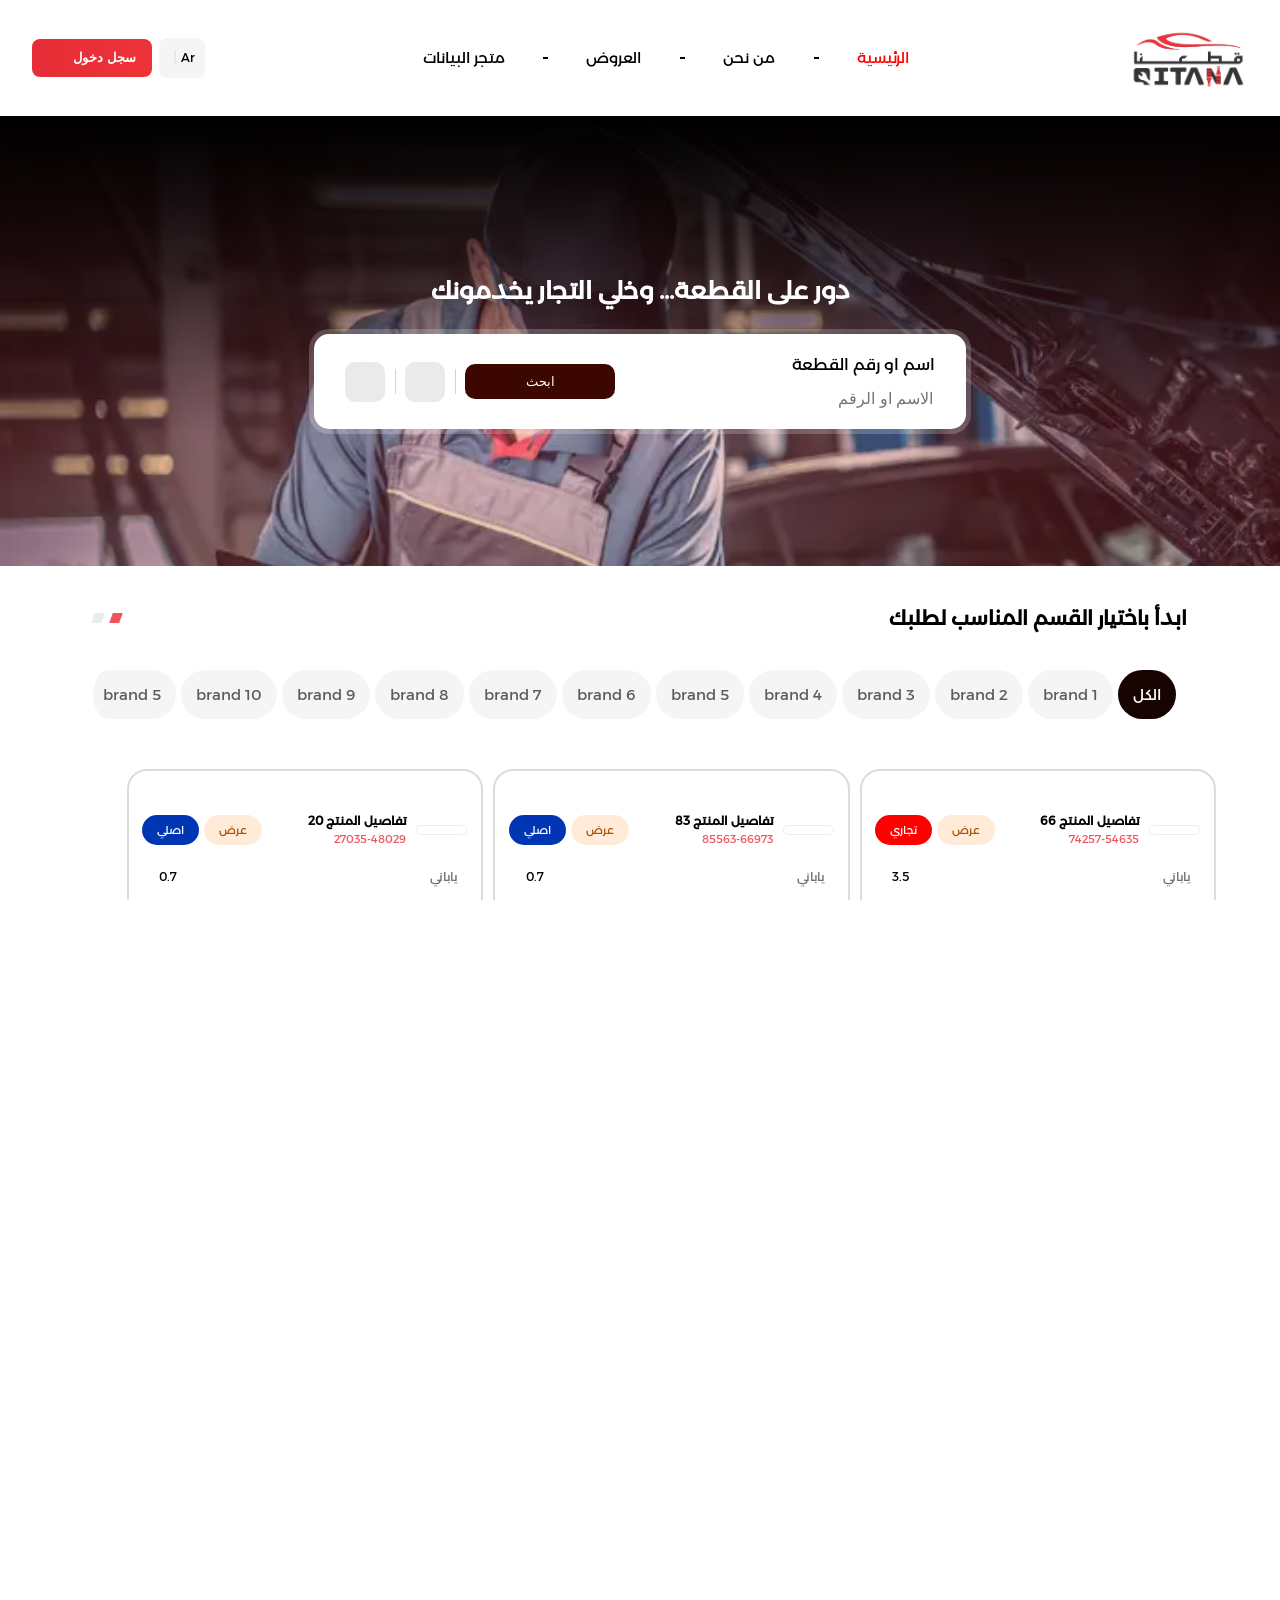
==== index.html @ f0be22da ".." ====
<!DOCTYPE html>
<html lang="en">
  <head>
    <meta charset="UTF-8" />
    <meta name="viewport" content="width=device-width, initial-scale=1.0" />
    <link rel="stylesheet" href="assets/css/common.css" />
    <link rel="stylesheet" href="assets/css/responsive.css" />
    <title>قطعنا</title>
    <link
      rel="stylesheet"
      href="https://cdn.jsdelivr.net/npm/bootstrap-icons@1.11.3/font/bootstrap-icons.css"
    />
    <link
      rel="stylesheet"
      href="https://cdnjs.cloudflare.com/ajax/libs/font-awesome/7.0.1/css/all.min.css"
    />
  </head>
  <body>
    <section id="home">
      <!-------- Nav Section ----->
      <div id="nav-container">
        <div id="account-summary">
          <div class="login-lang-container hover" id="login-lang-container">
            <span>Ar</span>
            <hr />
            <i class="fa-solid fa-angle-down hover"></i>
          </div>
          <div class="cart-container">
            <i class="fa-solid fa-cart-shopping"></i><span>1</span>
          </div>
          <img src="./assets//images/users/admin.png" alt="userImg" />
        </div>
        <img
          src="../../assets/images/logo/logo.webp"
          alt="logoImg"
          id="logo-index"
        />
        <div class="tablet-nav-el">
          <ul>
            <li class="hover">الرئيسية</li>
            <hr />
            <li class="hover">من نحن</li>
            <hr />
            <li class="hover">العروض</li>
            <hr />
            <li class="hover">متجر البيانات</li>
          </ul>
        </div>

        <img
          src="../../assets/images/logo/logo.webp"
          alt="logoImg"
          id="tablet-login-img-view"
        />

        <div id="mobile-nav-icon">
          <div class="lang-container hover" id="tablet-lang-container">
            <span>Ar</span>
            <hr />
            <i class="fa-solid fa-angle-down hover"></i>
          </div>
          <div class="account-action-btn hover" id="login-btn">
            <button>سجل دخول</button>
            <i class="fa-solid fa-caret-left"></i>
          </div>
          <div class="nav-icon hover">
            <div><span></span><span></span></div>
          </div>
        </div>
      </div>
      <div id="nav-mob-container">
        <div class="mob-close-nav-container">
          <div class="mob-lang-container hover">
            <span>Ar</span>
            <hr />
            <i class="fa-solid fa-angle-down hover"></i>
          </div>
          <i class="fa-solid fa-xmark hover"></i>
        </div>
        <hr />
        <ul>
          <h3>الصفحات</h3>
          <li>
            <span>الرئيسية</span>
            <hr />
          </li>
          <hr />
          <li>
            <span>من نحن</span>
            <hr />
          </li>
          <hr />
          <li class="need-log">
            <span>العروض</span>
            <hr />
          </li>
          <hr />
        </ul>
        <ul>
          <h3>الصفحات</h3>
          <li class="need-log">
            <span>ملفي الشخصي</span><i class="fa-regular fa-user"></i>
          </li>
          <hr />
          <li class="need-log">
            <span>إدراج منتج</span><i class="fa-solid fa-plus"></i>
          </li>
          <hr />
          <li class="need-log">
            <span>إدراج عرض</span><i class="fa-solid fa-folder-plus"></i>
          </li>
          <hr />
        </ul>
      </div>
      <div id="pop-up-container">
        <div id="pop-log-notification">
          <div><i id="pop-close" class="fa-solid fa-xmark hover"></i></div>
          <div>
            <h3>يرجى تسجيل الدخول للمتابعة</h3>
            <p>
              قم بتسجيل الدخول أو إنشاء حساب جديد للاستفادة الكاملة من خدمات
              المنصة.
            </p>
          </div>
          <div>
            <button id="pop-create-account">
              <i class="fa-solid fa-user"></i> <span>إنشاء حساب</span>
            </button>
            <button id="pop-login">
              <i class="fa-solid fa-person-circle-plus"></i
              ><span>تسجيل الدخول</span>
            </button>
          </div>
        </div>
      </div>
      <!---Hero Section-->
      <section id="hero-section">
        <div class="hero-img-holder">
          <div class="hero-img-effect"></div>
        </div>
        <div class="search-form-container">
          <h3>دور على القطعة... وخلي التجار يخدمونك</h3>
          <div id="search-form">
            <div class="search-form-input">
              <label>نوع البراند</label>
              <div class="select-container">
                <div class="input-value hover">
                  <input
                    type="text"
                    name="brand"
                    id="brand"
                    aria-label="brand"
                    placeholder="حدد البراند"
                    readonly
                  />
                  <i class="fa-solid fa-chevron-down form-icon-action"></i>
                </div>

                <ul>
                  <li>test 1</li>
                  <li>test 2</li>
                  <li>test 3</li>
                  <li>test 3</li>
                  <li>test 4</li>
                  <li>test 5</li>
                </ul>
              </div>
            </div>
            <div class="search-form-input">
              <label>الفئه</label>
              <div class="select-container">
                <div class="input-value hover">
                  <input
                    type="text"
                    name="brand"
                    id="brand"
                    aria-label="brand"
                    placeholder="حدد الفئه"
                    readonly
                  />
                  <i class="fa-solid fa-chevron-down form-icon-action"></i>
                </div>

                <ul>
                  <li>test 1</li>
                  <li>test 2</li>
                  <li>test 3</li>
                  <li>test 3</li>
                </ul>
              </div>
            </div>
            <div class="search-form-input">
              <label>اسم او رقم القطعة</label>
              <div class="select-container">
                <div class="input-value hover">
                  <input
                    type="text"
                    name="brand"
                    id="brand"
                    aria-label="brand"
                    placeholder="اسم او رقم القطعة"
                  />
                </div>
              </div>
            </div>
            <div class="search-form-action">
              <button>ابحث</button>
              <hr />
              <div><i class="fa-regular fa-camera"></i></div>
            </div>
          </div>
          <div class="tablet-search-form">
            <div>
              <label>اسم او رقم القطعة</label>
              <input
                type="text"
                name="brand-or-name"
                id="brand-or-name"
                aria-label="brand-or-name"
                placeholder="الاسم او الرقم"
              />
            </div>
            <div>
              <button>ابحث</button>
              <hr />
              <div><i class="fa-regular fa-camera"></i></div>
              <hr />
              <div><i class="fa-solid fa-filter"></i></div>
            </div>
          </div>
        </div>
      </section>
      <!--- Services Section ----->
      <section id="services-section">
        <div class="services-intro">
          <h3>ابدأ باختيار القسم المناسب لطلبك</h3>
          <div class="services-pagination-holder">
            <span class="hover"><i class="fa-solid fa-chevron-right"></i></span>
            <span class="hover"><i class="fa-solid fa-chevron-left"></i></span>
          </div>
        </div>
        <div class="services-brand-container">
          <ul>
            <li>الكل</li>
            <li>brand 1</li>
            <li>brand 2</li>
            <li>brand 3</li>
            <li>brand 4</li>
            <li>brand 5</li>
            <li>brand 6</li>
            <li>brand 7</li>
            <li>brand 8</li>
            <li>brand 9</li>
            <li>brand 10</li>
            <li>brand 5</li>
            <li>brand 6</li>
            <li>brand 7</li>
            <li>brand 8</li>
            <li>brand 9</li>
            <li>brand 10</li>
          </ul>
        </div>
        <div class="service-category-container">
          <ul>
            <li>أصلي</li>
            <li>تجاري</li>
          </ul>
        </div>
        <div class="service-factory-container">
          <ul>
            <li>اليابان</li>
            <li>ألمانيا</li>
            <li>اليابان</li>
            <li>ألمانيا</li>
            <li>اليابان</li>
            <li>ألمانيا</li>
            <li>اليابان</li>
            <li>ألمانيا</li>
          </ul>
        </div>

        <div id="services-items-container"></div>

        <div id="pagination-section">
          <ul class="pagination-container">
            <i class="fa-solid fa-chevron-left"></i>
            <li class="hover active-page">1</li>
            <li class="hover">2</li>
            <li class="hover">3</li>
            <li class="hover">...</li>
            <li class="hover">4</li>
            <i class="fa-solid fa-chevron-right hover"></i>
          </ul>
        </div>
      </section>
      <!-- Why Choose Us Section ---->
      <section id="why-choose-us">
        <h2>
          <svg
            width="216"
            height="42"
            viewBox="0 0 216 42"
            fill="none"
            xmlns="http://www.w3.org/2000/svg"
          >
            <path
              d="M0.5 27C4.12054 27 144.675 19 214.5 15"
              stroke="#FFE3DF"
              stroke-width="30"
            />
          </svg>
          لماذا تختار قطعنا؟
        </h2>
        <div class="block-container">
          <div>
            <img src="/assets/images/WhyChoosingUs/F1.svg" alt="F1" />
            <h3>منتجات أصلية</h3>
          </div>
          <div>
            <img src="/assets/images/WhyChoosingUs/F2.svg" alt="F2" />
            <h3>أسعار تنافسية</h3>
          </div>
          <div>
            <img src="/assets/images/WhyChoosingUs/F3.svg" alt="F3" />
            <h3>دعم فني مباشر</h3>
          </div>
          <div>
            <img src="/assets/images/WhyChoosingUs/F4.svg" alt="F4" />
            <h3>فحص وتقييم المنتجات</h3>
          </div>
        </div>
      </section>
      <!---What We Offer Section---->
      <section id="what-we-offer">
        <div>
          <img src="/assets/images/WhatWeOffer/mask2.svg" alt="mask2" />
          <div>
            <h3>طلب أسرع. توصيل أذكى</h3>
            <p>
              ابحث عن القطعة المناسبة خلال ثوانٍ، واطلبها بكل سهولة، مع خيارات
              شحن مرنة ومتابعة مباشرة.
            </p>
            <button>
              <span>استكشف الان</span>
              <i class="fa-solid fa-caret-left"></i>
            </button>
          </div>
        </div>

        <div>
          <img src="/assets/images/WhatWeOffer/mask1.svg" alt="mask1" />
          <div>
            <h3>طلب أسرع. توصيل أذكى</h3>
            <p>
              ابحث عن القطعة المناسبة خلال ثوانٍ، واطلبها بكل سهولة، مع خيارات
              شحن مرنة ومتابعة مباشرة.
            </p>
            <button>
              <span>استكشف الان</span>
              <i class="fa-solid fa-caret-left"></i>
            </button>
          </div>
        </div>
      </section>
      <!----- Spare Parts Section ------>
      <section id="spare-parts">
        <div class="links">
          <h3>قطع تحتاجها</h3>
          <a href="#">تصفح كل الاقسام</a>
        </div>
        <div class="spare-parts-departments">
          <div class="spare-product-container">
            <div>
              <img src="/assets/images/SpareParts/img1.svg" alt="img1" />
            </div>
            <div>
              <h3>عنوان القسم</h3>
              <span>200 قطعة</span>
            </div>
          </div>
          <div class="spare-product-container">
            <div>
              <img src="/assets/images/SpareParts/img2.svg" alt="img2" />
            </div>
            <div>
              <h3>عنوان القسم</h3>
              <span>200 قطعة</span>
            </div>
          </div>
          <div class="spare-product-container">
            <div>
              <img src="/assets/images/SpareParts/img3.svg" alt="img3" />
            </div>
            <div>
              <h3>عنوان القسم</h3>
              <span>200 قطعة</span>
            </div>
          </div>
          <div class="spare-product-container">
            <div>
              <img src="/assets/images/SpareParts/img4.svg" alt="img4" />
            </div>
            <div>
              <h3>عنوان القسم</h3>
              <span>200 قطعة</span>
            </div>
          </div>
          <div class="spare-product-container">
            <div>
              <img src="/assets/images/SpareParts/img5.svg" alt="img5" />
            </div>
            <div>
              <h3>عنوان القسم</h3>
              <span>200 قطعة</span>
            </div>
          </div>
          <div class="spare-product-container">
            <div>
              <img src="/assets/images/SpareParts/img6.svg" alt="img6" />
            </div>
            <div>
              <h3>عنوان القسم</h3>
              <span>200 قطعة</span>
            </div>
          </div>
        </div>
      </section>
      <!---Browsing Section----->
      <section id="browsing-section">
        <div>
          <img src="/assets/images/browsing/b1.svg" alt="b1" />
          <div class="browsing-shadow-effect"></div>
        </div>

        <div>
          <h3>كل قطعة تحتاجها... تلقاها عندنا</h3>
          <p>
            منصة "قطعنا" تجمع لك آلاف قطع الغيار الأصلية والتجارية من موردين
            موثوقين، بأسعار منافسة، وخدمة طلب ذكية.
          </p>
          <h4>
            <p>ابدأ التصفح</p>
            <span class="browsing-effect"></span>
          </h4>
        </div>
      </section>
      <!--- Footer Section ---->
      <section id="footer-section">
        <div class="subscribe-container">
          <div class="subscribe">
            <h3>الاشتراك في النشرة البريدية:</h3>
            <p>ابقَ على اطلاع بالعروض والأخبار والفعاليات الخاصة.</p>
          </div>
          <div class="footer-input">
            <input
              type="email"
              name="email"
              id="email"
              placeholder="أدخل بريدك الإلكتروني"
              aria-label="email"
            />
            <i class="fa-solid fa-angle-left"></i>
          </div>
        </div>
        <div class="browsing-main-container">
          <div class="socials-loc-support">
            <img src="/assets/images/logo/logo.webp" alt="logoImg" />
            <div class="support">
              <p>+966 55 123 4567</p>
              <span>الدعم متاح على مدار الساعة</span>
            </div>
            <div class="loc">
              <p><span>📍</span>الرياض، طريق الملك فهد</p>
              <span>الرياض، طريق الملك فهد</span>
            </div>
            <ul class="social">
              <li><i class="bi bi-facebook"></i></li>
              <li><i class="bi bi-twitter-x"></i></li>
              <li><i class="bi bi-linkedin"></i></li>
              <li><i class="bi bi-instagram"></i></li>
            </ul>
          </div>
          <div>
            <div>
              <h3>الموارد</h3>
              <ul>
                <li>من نحن</li>
                <li>المتجر</li>
                <li>السلة</li>
                <li>العلامات التجارية</li>
              </ul>
            </div>
            <div>
              <h3>معلومات المتجر</h3>
              <ul>
                <li>الأكثر مبيعًا</li>
                <li>المنتجات الأعلى طلبًا</li>
                <li>أحدث الإضافات</li>
                <li>عروض مؤقتة</li>
                <li>قطع بأسعار مخفضة</li>
              </ul>
            </div>
            <div>
              <h3>الدعم</h3>
              <ul>
                <li>التقييمات</li>
                <li>تواصل معنا</li>
                <li>الدعم الفني</li>
              </ul>
            </div>
          </div>
        </div>
      </section>
    </section>

    <script src="./assets/js/common.js"></script>
    <script src="./assets/js/index.js"></script>
  </body>
</html>
---- assets/css/common.css ----
@font-face {
  font-family: "Montserrat Arabic Regualr";
  src: url("../fonts/Montserrat-Arabic\ Regular.ttf") format("truetype");
}

@font-face {
  font-family: "Montserrat Arabic Semi";
  src: url("../fonts/Montserrat-Arabic\ SemiBold.ttf") format("truetype");
}
:root {
  --text-title-weight: 600;
  --text-content-weight: lighter !important;

  --form-login-action-size: 12px;
  --form-reg-action-size: 12px;

  --font-regular: "Montserrat Arabic Regualr";
  --font-semibold: "Montserrat Arabic Semi";

  --text-content-line-height: 170%;

  --link-effect-text-size: 12px;

  --form-label-color: #000000;
  --form-input-bg-color: #f5f5f5;
  --form-btn-bg-color: #ee3338;
  --form-btn-text-color: #ffffff;
  --form-inp-color: #f5f5f5;
  --form-hr-color: #d1d1d1;
  --link-effect-border-color: rgb(226, 226, 226);
  --link-effect-bg-color: rgba(245, 245, 245, 0.9);
  --svg-mob-color: #306dfe;
  --PIN-box-color: #eaf0ff;
  --error-color: #b10d30;
  --submit-btn-color: #cecece;
  --submit-btn-text-color: #141414;
  --language-color: #ebebeb;
  --text-title-color: #141414;
  --text-content-color: #8c8c8c;
  --web-bg-color: white;
  --error-bg-color: rgba(177, 13, 48, 0.1);
}

html,
body {
  height: 100%;
  flex-direction: column;
  direction: rtl;
  overflow-x: hidden;
  margin: 0;
  padding: 0;
  box-sizing: border-box;
}

html {
  font-family: var(--font-regular);
}

body {
  display: flex;
}

input:focus {
  outline: none;
}

.hover {
  cursor: pointer;
}
---- assets/css/responsive.css ----
/* Base: Mobile first (320px) */

@media (min-width: 320px) {
  :root {
    --text-title-size: 18px;
    --text-content-size: 9.7px;
    --form-label-size: 10px;
    --form-input-size: 12px;
  }

  .shared-section img {
    width: 85px;
    height: 45px;
  }

  .register-main-container,
  .login-main-container {
    width: 100%;
    height: 100%;
    display: flex;
    flex-direction: column;
    justify-content: center;
    align-items: center;
  }

  #verfication .form-pin-input .pin-input {
    width: 32px;
    height: 50px;
  }

  .login-main-container .d-background,
  .register-main-container .d-background {
    display: none;
  }

  #bg-rest-reg-bg {
    display: none;
  }

  /*------------ Nav Styles ------------*/
  #home {
    -webkit-overflow-scrolling: touch; /* smooth scrolling on iOS */
    scrollbar-width: none; /* Firefox: hide scrollbar */
    -ms-overflow-style: none; /* IE/Edge: hide scrollbar */
    position: relative;
    display: flex;
    flex-direction: column;
    justify-content: flex-start;
    align-items: center;
    min-height: 100dvh;
  }

  #nav-container {
    width: 95%;
    padding: 4% 3%;
    display: flex;
    justify-content: space-between;
    align-items: center;
  }

  #nav-container > div {
    gap: 7px;
    width: 50%;
    display: flex;
    justify-content: space-between;
    align-items: center;
  }

  #nav-container > div > .account-action-btn {
    background: linear-gradient(to left, #ee3338, #e62c36);
    padding: 5px 10px;
    height: 28px;
    border-radius: 8px;
    color: white;
    display: flex;
    justify-content: center;
    align-items: center;
  }

  #nav-container > div > .lang-container {
    display: none;
  }

  #nav-container > div > .account-action-btn button {
    border: none;
    height: 100%;
    color: white;
    background-color: transparent;
    font-weight: 700;
  }

  #nav-container > div > .nav-icon {
    direction: ltr;
    display: flex;
    flex-direction: column;
    justify-content: center;
    align-items: center;
    padding: 5px;
    width: 30px;
    height: 30px;
    border-radius: 8px;
    background-color: #ebebeb;
  }

  #nav-container > div > .nav-icon > div {
    display: flex;
    flex-direction: column;
    justify-content: center;
    align-items: flex-start;
    gap: 8px;
    width: 20px;
    height: 20px;
  }

  #nav-container > div > .nav-icon > div span {
    height: 1.5px;
    width: 100%;
    border: none;
    border-radius: 10px;
    background-color: black;
  }

  #nav-container > div > .nav-icon > div span:last-child {
    width: 60%;
  }

  #nav-container img {
    width: 30%;
  }

  #home .tablet-nav-el {
    display: none;
  }

  /*-------- Mobile Nav Styles --------*/
  #nav-mob-container {
    padding: 4% 20px;
    height: 100%;
    width: 220px;
    position: fixed;
    display: flex;
    flex-direction: column;
    justify-content: flex-start;
    align-items: flex-start;
    top: 0;
    right: 0;
    box-shadow: 0 0 2px 0px red;
    background-color: white;
    transform: translateX(100%); /* hidden off-screen */
    transition: transform 0.3s ease;
  }

  .mob-close-nav-container {
    padding: 4.5% 0 0 10px;
    align-self: flex-end;
    width: 100px;
    display: flex;
    justify-content: space-between;
    align-items: center;
  }

  .mob-close-nav-container .fa-xmark {
    color: red;
  }

  .mob-lang-container {
    padding: 3px 10px;
    font-size: 12px;
    width: 45px;
    height: 30px;
    border-radius: 5px;
    background-color: #ededed;
    display: flex;
    flex-direction: row;
    justify-content: space-evenly;
    align-items: center;
  }

  .mob-lang-container hr {
    width: 1px;
    height: 60%;
    border: none;
    border-radius: 15px;
    background-color: #dadada;
  }

  #nav-mob-container > hr {
    margin: 20px 0;
    width: 100%;
    height: 1px;
    border: none;
    border-radius: 15px;
    background-color: rgb(233, 233, 233);
  }

  #nav-mob-container ul {
    width: 100%;
    margin: 0;
    padding: 0;
    display: flex;
    flex-direction: column;
    gap: 8px;
    list-style: none;
  }

  #nav-mob-container ul h3 {
    color: rgb(214, 214, 214);
    font-size: 15px;
  }

  #nav-mob-container ul hr {
    width: 100%;
    height: 1px;
    border: none;
    border-radius: 10px;
    background-color: rgb(233, 233, 233);
  }

  #nav-mob-container ul > li {
    font-size: 14px;
    width: fit-content;
    display: flex;
    flex-direction: row-reverse;
    justify-content: flex-start;
    align-items: center;
    color: black;
    cursor: pointer;
    transition: color 0.3s ease;
  }

  #nav-mob-container ul li hr {
    width: 5px;
    height: 1px;
    border: none;
    background-color: transparent;
    margin-left: 5px;
    transition: background-color 0.3s ease;
  }

  #nav-mob-container ul li.active {
    color: red;
  }

  #nav-mob-container ul li.active hr {
    background-color: red;
  }

  #nav-mob-container ul li i {
    margin-left: 5px;
  }

  /*---------- Pop-Up Login Notifcation ----------*/
  #pop-up-container {
    position: fixed;
    width: 100%;
    height: 100%;
    display: flex;
    flex-direction: column;
    justify-content: center;
    align-items: center;
    background-color: rgba(0, 0, 0, 0.3);
    pointer-events: none;
    opacity: 0;
    transition: opacity 0.3s ease;
    z-index: 15;
  }

  #pop-log-notification {
    position: relative;
    border-radius: 10px;
    background-color: white;
    padding: 40px 5%;
    display: flex;
    flex-direction: column;
    justify-content: center;
    align-items: center;
    width: 260px;
    opacity: 0;
    transform: scale(0);
    transition: transform 0.3s ease, opacity 0.3s ease;
  }

  /* Active states */
  #pop-up-container.active {
    pointer-events: all;
    opacity: 1;
  }

  #pop-log-notification.active {
    opacity: 1;
    transform: scale(1);
  }

  #pop-log-notification > div:first-child {
    position: absolute;
    top: 10px;
    left: 10px;
    background-color: #f5f5f5;
    border-radius: 5px;
    padding: 5px;
  }

  #pop-log-notification > div:nth-child(2),
  #pop-log-notification > div:last-child {
    display: flex;
  }

  #pop-log-notification > div:last-child {
    width: 90%;
    justify-content: space-evenly;
  }

  #pop-log-notification > div:last-child button {
    font-size: 12px;
    padding: 10px;
    display: flex;
    justify-content: space-evenly;
    align-items: center;
    border: none;
    border-radius: 8px;
    color: white;
  }

  #pop-log-notification > div:last-child button:first-child {
    background-color: #f5f5f5;
    color: black;
  }

  #pop-log-notification > div:last-child button:last-child {
    background-color: red;
  }

  #pop-log-notification > div:last-child button i {
    margin-left: 5px;
  }

  #pop-log-notification > div:nth-child(2) {
    flex-direction: column;
    justify-content: center;
    align-items: center;
    gap: 10px;
    margin: 15px 0 20px 0;
  }

  #pop-log-notification > div:nth-child(2) p,
  #pop-log-notification > div:nth-child(2) h3 {
    margin: 0;
  }

  #pop-log-notification > div:nth-child(2) p {
    font-size: 10px;
    text-align: center;
  }

  #pop-log-notification > div:nth-child(2) h3 {
    font-size: 12px;
  }
  /*------------- Account Summary Styles --------*/
  #home #account-summary {
    width: 70px;
    display: flex;
    justify-content: space-between;
    align-items: center;
  }
  #home #account-summary .cart-container {
    position: relative;
    display: flex;
    justify-content: center;
    align-items: center;
  }
  #home #account-summary .cart-container i {
    width: 100%;
    height: 100%;
    font-size: 18px;
  }
  #home #account-summary .cart-container span {
    position: absolute;
    width: 15px;
    height: 15px;
    display: flex;
    justify-content: center;
    align-items: center;
    top: -80%;
    right: -50%;
    background-color: red;
    border-radius: 50%;
    padding: 3%;
    color: white;
    font-size: 10px;
  }
  #home #account-summary img {
    width: 60%;
    border-radius: 50%;
    margin-right: 5px;
    box-shadow: 0px 0px 5px 1px rgb(224, 224, 224);
  }

  #home #account-summary #login-lang-container {
    display: none;
  }

  #home #tablet-login-img-view {
    display: none;
  }
  /*-------- Hero Section Styles -------*/
  #hero-section {
    width: 100%;
    position: relative;
    display: flex;
    flex-direction: column;
    justify-content: center;
    align-items: center;
    height: 350px;
  }
  #hero-section .hero-img-holder {
    position: absolute;
    display: flex;
    justify-content: center;
    align-items: center;
    top: 0;
    left: 0;
    width: 100%;
    height: 100%;
    background-image: url("../images/hero/heroBG.png");
    background-size: cover;
    background-position: top;
  }
  #hero-section .hero-img-holder .hero-img-effect {
    position: absolute;
    bottom: 0;
    left: 0;
    width: 100%;
    height: 100%;
    background: linear-gradient(
        to top,
        rgba(227, 46, 47, 0.25) 30%,
        rgba(0, 0, 0, 1)
      ),
      url("your-image.jpg");
    z-index: 0;
  }
  #hero-section .search-form-container {
    display: flex;
    transform: translateY(100px);
    flex-direction: column;
    justify-content: center;
    align-items: center;
    width: 80%;
    gap: 5px;
    z-index: 2;
  }
  #hero-section .search-form-container h3 {
    text-align: center;
    color: white;
    font-size: 24px;
  }
  #hero-section #search-form {
    width: 100%;
    display: flex;
    flex-direction: column;
    justify-content: flex-start;
    align-items: center;
    padding: 5%;
    background-color: white;
    border-radius: 10px;
    box-shadow: 0px 0px 0px 5px rgba(255, 255, 255, 0.2);
  }
  #hero-section .select-container {
    width: 100%;
    position: relative;
  }
  #hero-section #search-form {
    display: flex;
    flex-direction: column;
    justify-content: center;
    align-items: center;
    gap: 20px;
  }
  #hero-section .search-form-input {
    position: relative;
    width: 100%;
    display: flex;
    flex-direction: column;
    gap: 5px;
  }

  #hero-section .search-form-input ul {
    position: absolute;
    max-height: 92px;
    display: flex;
    flex-direction: column;
    overflow-y: scroll;
    justify-content: flex-start;
    align-items: center;
    top: 50%;
    width: 100%;
    padding: 0;
    list-style: none;
    background-color: rgb(252, 252, 252);
    z-index: 5;
  }
  #hero-section .search-form-input ul li {
    padding: 3% 0;
    text-align: center;
    width: 100%;
    font-size: 12px;
    border-bottom: 1px solid rgb(221, 221, 221);
    transition: all 0.3s ease-in-out;
  }
  #hero-section .search-form-input ul li:hover {
    background-color: red;
    color: white;
  }
  #hero-section .search-form-input label {
    font-size: 12px;
    margin: 0 0 7px 0;
  }
  #hero-section .input-value {
    padding: 2% 5%;
    width: 90%;
    display: flex;
    gap: 10px;
    align-items: center;
    justify-content: center;
    box-shadow: 0 0.5px 0px 0px rgb(222, 222, 222);
  }
  #hero-section .input-value input {
    font-size: 16px;
    border: none;
    width: 100%;
    height: 100%;
  }
  #hero-section .search-form-action {
    width: 100%;
    gap: 10px;
    display: flex;
    justify-content: space-between;
  }
  #hero-section .search-form-action button {
    width: 80%;
    font-size: 12px;
    border: none;
    border-radius: 10px;
    padding: 4% 2%;
    color: white;
    font-weight: bold;
    background-color: rgba(60, 7, 0, 1);
  }
  #hero-section .search-form-action i {
    font-size: 25px;
    align-self: center;
    color: grey;
  }
  #hero-section .search-form-action > div {
    background-color: rgba(245, 245, 245, 1);
    padding: 2%;
    border-radius: 10px;
  }

  #hero-section .search-form-action hr {
    height: 79%;
    align-self: center;
    background-color: rgba(210, 210, 210, 1);
    width: 2px;
    border: none;
  }
  #hero-section .tablet-search-form {
    display: none;
  }
  /*-------- Services Section Styles -------*/
  #services-section {
    width: 100%;
    margin-top: 150px;
    display: flex;
    flex-direction: column;
    justify-content: center;
    align-items: center;
  }
  #services-section .services-intro {
    width: 80%;
    display: flex;
    justify-content: space-between;
    align-items: center;
  }
  #services-section .services-intro h3 {
    font-size: 16px;
    width: 70%;
  }
  #services-section .services-pagination-holder {
    display: flex;
    gap: 8px;
    align-items: center;
    justify-content: space-between;
  }
  #services-section .services-pagination-holder span:first-child {
    background-color: rgba(239, 85, 93, 1);

    color: white;
  }
  #services-section .services-pagination-holder span:last-child {
    background-color: rgba(235, 235, 235, 1);
    color: rgba(239, 85, 93, 1);
  }
  #services-section .services-pagination-holder span {
    transform: skewX(-20deg);
    padding: 5%;
  }
  #services-section .services-pagination-holder span i {
    font-size: 16px;
  }
  /* container handles scrolling */

  #services-section .services-brand-container,
  #services-section .service-category-container,
  #services-section .service-factory-container {
    width: 95%;
    border-radius: 50px;
    overflow-x: auto;
    overflow-y: hidden;
    -webkit-overflow-scrolling: touch;
    scroll-behavior: smooth;
    display: flex;
    justify-content: flex-start; /* keep content starting from left so overflow works */
    align-items: center; /* vertical centering if you need it */
    padding: 0;
    scrollbar-width: none; /* Firefox */
    -ms-overflow-style: none; /* IE/Edge */
  }
  #services-section .services-brand-container {
    margin: 10px 0 0 0;
  }
  #services-section .service-factory-container {
    margin-bottom: 10px;
  }

  /* hide webkit scrollbars */
  #services-section .services-brand-container::-webkit-scrollbar {
    height: 0;
    width: 0;
    background: transparent;
  }

  /* ul grows to fit items (so container scrolls) */
  #services-section .services-brand-container ul,
  #services-section .service-category-container ul,
  #services-section .service-factory-container ul {
    display: flex;
    gap: 5px;
    flex-wrap: nowrap;
    list-style: none;
    margin: 0;
    padding: 5px 10px; /* vertical padding only (avoid left/right that affects centering) */
    border-radius: 50px;
    min-width: max-content; /* <-- IMPORTANT: let ul be as wide as its content */
  }

  /* list items */
  #services-section .services-brand-container ul li,
  #services-section .service-category-container ul li,
  #services-section .service-factory-container ul li {
    flex: 0 0 auto;
    white-space: nowrap;
    background-color: rgba(245, 245, 245, 1);
    border-radius: 50px;
    padding: 15px;
    font-size: 11px;
    color: rgb(93, 93, 93);
    transition: background-color 0.3s ease, color 0.3s ease;
    cursor: pointer;
  }
  .service-category-container,
  .service-factory-container {
    max-height: 0;
    opacity: 0;
    transform: scale(0.95);
    overflow: hidden;
    transition: all 0.3s ease;
    pointer-events: none; /* prevent clicks when hidden */
  }

  .service-category-container.show,
  .service-factory-container.show {
    max-height: 100px; /* or something big enough to fit */
    opacity: 1;
    transform: scale(1);
    pointer-events: auto;
  }

  /* active */
  #services-section .services-brand-container ul li.active,
  #services-section .service-category-container ul li.active,
  #services-section .service-factory-container ul li.active {
    background-color: rgba(23, 3, 0, 1);
    color: #fff;
  }
  /*----------- Product Styles----------*/
  #services-items-container {
    margin-top: 30px;
    display: flex;
    flex-direction: column; /* allow stacking multiple products */
    align-items: center;
    gap: 15px;
  }

  #services-items-container .product {
    padding: 5%;
    border-radius: 20px;
    border: 2px solid rgba(220, 220, 220, 1);
    width: 80%;
    display: flex;
    gap: 10px;
    flex-direction: column;
    justify-content: center;
    transition: transform 0.3s ease;
  }

  #services-items-container .product-details {
    display: flex;
    justify-content: flex-start;
    align-items: center;
    width: 100%;
    gap: 10px;
  }

  #services-items-container .product-details h4 {
    margin: 0;
    font-size: 12px;
  }

  #services-items-container .product-details span {
    font-size: 11px;
    color: rgba(239, 85, 93, 1);
  }

  #services-items-container .product-details img {
    width: 20%;
    height: 20%;
    border: 1px solid rgb(237, 237, 237);
    border-radius: 10px;
    padding: 2%;
  }

  #services-items-container .product-details-container {
    display: flex;
    justify-content: space-between;
    align-items: center;
  }

  #services-items-container .category-type {
    display: flex;
    justify-content: flex-end;
    align-items: center;
    gap: 5px;
  }

  #services-items-container .category-type p {
    margin: 0;
    font-size: 11px;
    padding: 8px 15px;
    border-radius: 15px;
  }

  #services-items-container .category-type .category-name {
    background-color: rgba(0, 53, 179, 1);
    color: white;
  }

  #services-items-container .category-type .offer {
    background-color: rgba(255, 235, 215, 1);
    color: rgba(168, 85, 0, 1);
  }

  #services-items-container .product-evaluation {
    display: flex;
    justify-content: space-between;
    align-items: center;
  }

  #services-items-container .product-evaluation .factory {
    display: flex;
    align-items: center;
    gap: 10px;
  }

  #services-items-container .product-evaluation img {
    width: 25%;
    height: 25%;
  }

  #services-items-container .product-evaluation .factory p {
    font-size: 12px;
    color: rgba(112, 112, 112, 1);
  }

  #services-items-container .product-evaluation .eval {
    display: flex;
    align-items: center;
    gap: 3px;
  }

  #services-items-container .product-evaluation .eval span,
  #services-items-container .product-evaluation .eval i {
    font-size: 12px;
  }

  #services-items-container .product-evaluation .eval i {
    color: rgba(255, 148, 38, 1);
  }

  #services-items-container .product-action-container {
    padding: 2% 0;
    display: flex;
    justify-content: flex-start;
    align-items: center;
  }

  /* Product action button (collapsed +) */
  #services-items-container .product-action-btn {
    display: flex;
    justify-content: center;
    align-items: center;
    height: 22px;
    width: 22px;
    background-color: red;
    color: white;
    border-radius: 5px;
    cursor: pointer;
    transition: background-color 0.3s ease, color 0.3s ease;
  }
  #services-items-container .product-action-btn i {
    font-size: 12px;
    transition: color 0.3s ease;
  }

  /* Expandable Input */
  #services-items-container .action-input {
    display: flex;
    align-items: center;
    justify-content: space-between;
    gap: 5px;

    padding: 5px 8px;
    height: 22px; /* fixed height */
    border-radius: 5px;

    background-color: red;
    color: white;
    font-size: 12px;

    overflow: hidden;
    max-width: 22px; /* collapsed width */
    opacity: 0;
    pointer-events: none;

    transition: max-width 0.4s ease, opacity 0.4s ease,
      background-color 0.4s ease, color 0.4s ease;
  }

  #services-items-container .action-input i {
    font-size: 12px;
    cursor: pointer;
    transition: color 0.3s ease;
  }

  #services-items-container .action-input input {
    width: 35px;
    text-align: center;
    border: none;
    border-radius: 3px;
    font-size: 12px;
    outline: none;
    background: transparent;
    color: inherit;
  }

  /* Active state */
  #services-items-container .action-input.active {
    max-width: 120px;
    opacity: 1;
    pointer-events: auto;
    background-color: rgba(235, 235, 235, 1);
    color: black;
  }
  #services-items-container .action-input.active i {
    color: black;
  }

  /* Hide collapsed + button */
  #services-items-container .hidden {
    display: none !important;
  }
  /*-------------- Pagination Styles ---------*/
  #pagination-section {
    margin-top: 10px;
    width: 100%;
    display: flex;
    justify-content: center;
    align-items: center;
  }

  .pagination-container {
    height: 40px;
    padding: 0;
    width: fit-content;
    list-style: none;
    display: flex;
    justify-content: center;
    align-items: center;
    background-color: rgb(246, 246, 246);
    border-radius: 15px;
    overflow: hidden;
  }

  .pagination-container li,
  .pagination-container i {
    font-size: 13px;
    width: 50px;
    height: 100%;
    display: flex;
    justify-content: center;
    align-items: center;
  }

  .pagination-container li {
    list-style: none;
    cursor: pointer;
    background-color: transparent; /* no background for any li */
    color: black;
    transition: all 0.3s ease;
    border-radius: 4px;
    position: relative;
    margin: 0;
  }

  /* Divider using pseudo-element instead of hr */
  .pagination-container li:not(:last-child)::after {
    content: "";
    position: absolute;
    top: 10%;
    right: 0;
    width: 1px;
    height: 80%;
    background-color: rgb(234, 234, 234);
  }

  /* Active page styling */
  .pagination-container li.active-page {
    background-color: rgba(230, 44, 54, 0.1);
    color: red;
  }

  /* Arrows styling */
  .pagination-container i {
    cursor: pointer;
    transition: opacity 0.3s ease, color 0.3s ease;
  }
  /*------------- Why Choose Us Section ----------*/
  #why-choose-us {
    margin-top: 50px;
    width: 100%;
    display: flex;
    flex-direction: column;
    align-items: center;
    justify-content: center;
    gap: 20px;
  }
  #why-choose-us h2 {
    position: relative;
    z-index: 2;
    font-size: 25px;
  }
  #why-choose-us h2 svg {
    position: absolute;
    width: 100%;
    top: 0;
    left: 0;
    z-index: -1;
  }
  #why-choose-us .block-container {
    display: flex;
    flex-direction: column;
    justify-content: center;
    align-items: center;
    gap: 20px;
    width: 80%;
  }
  #why-choose-us .block-container > div {
    padding: 20px;
    width: 100%;
    display: flex;
    flex-direction: column;
    justify-content: center;
    align-items: center;
    border-radius: 15px;
    gap: 15px;
    background-color: rgba(248, 248, 248, 1);
  }
  /*---------- what we offer -----*/
  #what-we-offer {
    margin-top: 70px;
    display: flex;
    flex-direction: column;
    justify-content: center;
    align-items: center;
    width: 100%;
    gap: 20px;
  }
  #what-we-offer > div {
    width: 90%;
    display: flex;
    flex-direction: column;
    justify-content: flex-start;
    align-items: flex-start;
  }
  #what-we-offer > div img {
    width: 100%;
  }
  #what-we-offer > div > div {
    margin-top: 30px;
  }
  #what-we-offer > div h3 {
    margin: 0 0 30px 0;
  }
  #what-we-offer > div p {
    margin: 0 0 20px 0;
  }
  #what-we-offer > div button {
    border: none;
    display: flex;
    justify-content: center;
    align-items: center;
    gap: 10px;
    padding: 9px 15px;
    border-radius: 10px;
    background-image: linear-gradient(
      to left,
      rgba(238, 51, 56, 1),
      rgb(255, 83, 91)
    );
    color: white;
    font-size: 14px;
    font-family: bold;
  }
  /*-------- Spare Parts Section Styling --------*/
  #spare-parts {
    margin-top: 50px;
    width: 90%;
    display: flex;
    gap: 50px;
    flex-direction: column;
    justify-content: center;
    align-items: center;
  }
  #spare-parts .links {
    width: 100%;
    display: flex;
    justify-content: space-between;
    align-items: center;
  }
  #spare-parts .links h3 {
    font-size: 20px;
  }
  #spare-parts .links a {
    color: black;
    font-size: 12px;
  }
  #spare-parts .spare-parts-departments {
    display: flex;
    flex-wrap: wrap;
    justify-content: space-between;
    gap: 20px;
  }
  #spare-parts .spare-parts-departments > div {
    display: flex;
    flex-direction: column;
    justify-content: center;
    align-items: center;
    width: 45%;
    gap: 10px;
  }
  #spare-parts .spare-parts-departments > div > div:first-child {
    width: 50%;
    height: 50%;
    padding: 20%;
    background-color: rgba(247, 247, 247, 1);
    border-radius: 50%;
  }
  #spare-parts .spare-parts-departments > div > div:first-child img {
    width: 100%;
  }
  #spare-parts .spare-parts-departments > div > div:last-child,
  #spare-parts .spare-parts-departments > div > div:first-child {
    display: flex;
    flex-direction: column;
    justify-content: center;
    align-items: center;
  }
  #spare-parts .spare-parts-departments > div h3 {
    font-size: 14px;
    margin: 0 0 5px 0;
  }
  #spare-parts .spare-parts-departments > div span {
    font-size: 11px;
    color: rgba(130, 130, 130, 1);
  }
  /*---------- Browsing Section Styles --------*/
  #browsing-section {
    margin-top: 70px;
    width: 100%;
    position: relative;
    display: flex;
    justify-content: center;
    align-items: center;
  }
  #browsing-section > div:first-child {
    width: 100%;
    height: 450px;
    position: relative;
  }
  #browsing-section > div:first-child img {
    width: 100%;
    height: 100%;
    object-fit: cover;
  }
  #browsing-section > div:first-child .browsing-shadow-effect {
    position: absolute;
    top: 0;
    left: 0;
    width: 100%;
    height: 100%;
    background: linear-gradient(to top, rgba(32, 4, 0, 1), rgba(2, 2, 2, 0));
  }
  #browsing-section > div:last-child {
    width: 80%;
    position: absolute;
    display: flex;
    flex-direction: column;
    justify-content: center;
    align-items: center;
    color: white;
  }
  #browsing-section > div:last-child h3 {
    font-size: 15px;
    margin: 0 0 10px 0;
  }
  #browsing-section > div:last-child p {
    font-size: 12px;
    text-align: center;
    margin: 0 0 10px 0;
    color: rgba(255, 255, 255, 0.8);
  }
  #browsing-section > div:last-child h4 {
    display: flex;
    justify-content: center;
    align-items: center;
    position: relative;
  }
  #browsing-section > div:last-child h4 span {
    position: absolute;
    height: 10px;
    width: 100px;
    background-color: rgba(48, 109, 254, 1);
    z-index: 0;
  }
  #browsing-section > div:last-child h4 p {
    z-index: 5;
    margin: 0;
    color: white;
  }
  /*------- Footer Section Styles -------*/
  #footer-section {
    /* background: linear-gradient(
      to top,
      rgba(240, 77, 81, 1) 5%,
      rgba(25, 25, 25, 1) 95%
    ); */
    margin-top: 10px;
    background-color: black;
    width: 100%;
    display: flex;
    flex-direction: column;
    justify-content: center;
    align-items: center;
    color: white;
    padding: 10% 2%;
    gap: 35px;
  }
  #footer-section ul {
    list-style: none;
  }
  #footer-section h3 {
    font-size: 16px;
  }
  #footer-section p {
    font-size: 12px;
  }
  #footer-section h3,
  #footer-section p {
    margin: 0;
    padding: 0;
  }
  #footer-section span {
    font-size: 12px;
  }
  #footer-section .browsing-main-container,
  #footer-section .subscribe-container {
    width: 90%;
  }

  #footer-section .subscribe-container {
    display: flex;
    flex-direction: column;
    justify-content: center;
    align-items: flex-start;
    gap: 20px;
  }
  #footer-section .subscribe {
    display: flex;
    flex-direction: column;
    gap: 10px;
  }
  #footer-section .footer-input {
    width: 100%;
    display: flex;
    justify-content: center;
    align-items: center;
    position: relative;
    border-radius: 25px;
    overflow: hidden;
    background-color: rgba(255, 255, 255, 0.1);
  }
  #footer-section .footer-input input {
    height: 40px;
    padding: 0 15px;
    width: 100%;
    font-size: 15px;
    background-color: transparent;
    border: none;
    color: white;
  }
  #footer-section .footer-input i {
    background-color: red;
    position: absolute;
    display: flex;
    justify-content: center;
    align-items: center;
    left: 5px;
    padding: 8px;
    border-radius: 50%;
    color: white;
  }

  #footer-section .socials-loc-support {
    display: flex;
    flex-direction: column;
    justify-content: center;
    align-items: flex-start;
    gap: 15px;
  }
  #footer-section .socials-loc-support img {
    width: 30%;
    background-color: white;
  }
  #footer-section .socials-loc-support .social {
    display: flex;
    padding: 0;
    justify-content: flex-start;
    margin: 0;
    gap: 10px;
  }
  #footer-section .socials-loc-support .social li {
    font-size: 19px;
    background-color: transparent;
    color: rgba(255, 255, 255, 0.5);
    border: 1px solid rgba(255, 255, 255, 0.5);
    width: 40px;
    height: 40px;
    border-radius: 50%;
    display: flex;
    justify-content: center;
    align-items: center;
    transition: all 0.3s ease-in-out;
  }
  #footer-section .socials-loc-support .social li:hover {
    background-color: red;
    color: white;
    border: 1px solid white;
  }
  #footer-section .browsing-main-container {
    display: flex;
    flex-direction: column;
    gap: 25px;
  }
  #footer-section .browsing-main-container > div:last-child {
    display: flex;
    flex-wrap: wrap;
    justify-content: flex-start;
    align-items: flex-start;
  }
  #footer-section .browsing-main-container > div:last-child > div {
    width: 49%;
  }
  #footer-section .browsing-main-container > div:last-child > div ul {
    padding-right: 10px;
    display: flex;
    flex-direction: column;
    gap: 10px;
    margin: 0;
  }
  #footer-section .browsing-main-container > div:last-child > div h3 {
    margin-bottom: 15px;
    font-size: 16px;
  }
  #footer-section .browsing-main-container > div:last-child > div ul li {
    font-size: 12px;
  }
}

/* 375px */
@media (min-width: 375px) {
  :root {
    --text-title-size: 17px;
    --text-content-size: 11px;
    --form-label-size: 12px;
    --form-input-size: 14px;
  }

  #verfication .form-pin-input .pin-input {
    width: 40px;

    height: 50px;
  }
  /*------------ Nav Styles ---------*/
  #nav-container > div {
    width: 42%;
  }
  #nav-container img {
    width: 25%;
  }
  /*-------- Mobile Nav Styles --------*/

  #home #nav-mob-container {
    width: 277px;
  }
}

/* 425px */
@media (min-width: 425px) {
  :root {
    --text-title-size: 18px;
    --text-content-size: 12px;
    --form-label-size: 13px;
    --form-input-size: 15px;
  }

  #verfication .form-pin-input .pin-input {
    width: 45px;
    height: 50px;
  }
  /*---------- Nav Styles ----------*/
  #nav-container > div {
    width: 38%;
  }
  #nav-container img {
    width: 22%;
  }
}

/* Tablet and above */
@media (min-width: 768px) {
  .shared-container {
    width: 80%;
  }

  .shared-intro {
    width: 100%;
    gap: 70px;
  }

  .login-main-container,
  .register-main-container {
    flex-direction: row;
    justify-content: space-evenly;
    align-items: center;
  }

  .login-container,
  .register-container {
    width: 50%;
    align-items: center;
  }

  .login-main-container .d-background,
  .register-main-container .d-background {
    position: relative;
    width: 45%;
    height: 94%;
    border-radius: 10px;
    display: flex;
    justify-content: center;
    align-items: center;
    overflow: hidden;
  }

  .login-main-container .d-background .desc,
  .register-main-container .d-background .desc {
    position: absolute;
    text-align: center;
    display: flex;
    flex-direction: column;
    justify-content: center;
    align-items: center;
    width: 80%;
    z-index: 4;
  }

  .login-main-container .d-background .desc {
    bottom: 100px;
  }

  .register-main-container .d-background .desc {
    top: 79px;
  }

  .login-main-container .d-background .desc h3,
  .register-main-container .d-background .desc h3 {
    margin: 0;
  }

  .login-main-container .d-background .desc h3 {
    font-size: 24px;
  }

  .register-main-container .d-background .desc h3 {
    width: 80%;
    font-size: 30px;
    color: white;
  }

  .login-main-container .d-background .desc p {
    font-size: 12px;
    color: var(--text-content-color);
  }

  .login-main-container .d-background {
    background-color: white;
  }

  .register-main-container .d-background {
    background-color: #f6f6f6;
  }

  .login-main-container .d-background svg,
  .register-main-container .d-background svg {
    position: absolute;
    z-index: 2;
  }

  .login-main-container .d-background svg:nth-child(2) {
    top: 10%;
    height: 60%;
  }

  .login-main-container .d-background svg:first-child,
  .register-main-container .d-background svg:first-child {
    top: 0;
    z-index: 2;
  }

  .register-main-container .d-background svg:first-child {
    height: 370px;
  }

  .register-main-container .d-background svg:nth-child(4),
  .register-main-container .d-background svg:nth-child(5) {
    bottom: 0;
    height: 265px;
  }

  .register-main-container .d-background svg:nth-child(5) {
    left: 0;
  }

  .register-main-container .d-background svg:nth-child(4) {
    right: 0;
  }

  .login-main-container .d-background svg:last-child {
    bottom: 0;
    left: 0;
    height: 240px;
  }

  .login-main-container .d-background img,
  .register-main-container .d-background img {
    position: absolute;
    z-index: 2;
  }

  .login-main-container .d-background img {
    width: 95%;
  }

  .register-main-container .d-background img {
    width: 90%;
    z-index: 5;
  }

  .register-main-container .d-background .logoImg {
    width: 20%;
    bottom: 45px;
  }

  #bg-rest-reg-bg {
    position: absolute;
    top: 0;
    width: 100%;
    height: 35%;
    background-image: url("../images/register/restREgisterBG.webp");
    background-position: center;
    background-repeat: no-repeat;
    background-size: cover;
    z-index: -1;
  }

  #verfication {
    width: 100%;
  }

  #verfication .shared-container {
    width: 50%;
  }
  /*-------------- Nav Styles ---------*/
  #home #nav-container {
    justify-content: space-between;
  }

  #nav-container > div > .nav-icon {
    display: none;
  }
  #nav-container > div > .lang-container {
    display: flex;
    justify-content: space-evenly;
    align-items: center;
    gap: 5px;
    background-color: #f5f5f5;
    height: 30px;
    border-radius: 8px;
    padding: 5px 10px;
    font-size: 12px;
  }
  #nav-container > div > .lang-container hr {
    height: 50%;
    width: 2px;
    border: none;
    background-color: rgb(233, 233, 233);
  }
  #home .tablet-nav-el {
    width: fit-content;
    display: flex;
  }
  #home .tablet-nav-el ul {
    display: flex;
    align-items: flex-end;
    gap: 10px;
    list-style: none;
    width: 100%;
    margin: 0;
    padding: 0;
  }
  #home .tablet-nav-el ul > li {
    font-size: 14px;
    cursor: pointer;
    color: black; /* default color */
    transition: color 0.3s ease; /* smooth transition when active */
  }
  #home #nav-mob-container {
    display: none;
  }
  /* Active state for tablet nav */
  #home .tablet-nav-el ul > li.active {
    color: red;
  }
  #home .tablet-nav-el ul hr {
    border: none;
    height: 2px;
    width: 5px;
    background-color: black;
  }
  #home #nav-container {
    width: 96%;
    padding: 2% 0;
  }
  #nav-container > div {
    width: 170px;
  }
  #home #nav-container img {
    width: 13%;
  }
  /*------------- Account Summary Styles ---------*/
  #home #account-summary {
    width: 25%;
    justify-content: flex-end;
  }
  #home #account-summary #login-lang-container {
    display: flex;
    justify-content: space-between;
    align-items: center;
    margin-left: 20px;
    height: 30px;
    width: 50px;
    flex-direction: row;
    background-color: #ececec;
    padding: 2% 5%;
    border-radius: 10px;
  }
  #home #account-summary #login-lang-container hr {
    height: 60%;
    border: none;
    width: 2px;
    background-color: rgb(191, 191, 191);
  }
  #home #account-summary img {
    width: 30%;
  }
  #home #tablet-login-img-view {
    width: 20%;
    display: flex;
    justify-content: flex-end;
    align-items: center;
  }
  #home #logo-index {
    display: none;
  }
  /*-------------- Hero Section Styling ----------*/

  #hero-section .search-form-container {
    height: 350px;
    transform: translateX(0);
    /* transform: translateY(-50%); */
  }
  #hero-section #search-form {
    display: none;
  }
  #hero-section .tablet-search-form {
    display: flex;
    justify-content: space-between;
    align-items: center;
    background-color: white;
    border-radius: 15px;
    padding: 5%;
    box-shadow: 0px 0px 0px 5px rgba(255, 255, 255, 0.2);
  }
  #hero-section .tablet-search-form > div:last-child {
    width: 200px;
    display: flex;
    justify-content: space-between;
    align-items: center;
  }
  #hero-section .tablet-search-form > div:first-child {
    display: flex;
    flex-direction: column;
    gap: 15px;
  }
  #hero-section .tablet-search-form > div:last-child hr {
    height: 25px;
    background-color: rgb(211, 211, 211);
    border: none;
    width: 1px;
    border-radius: 15px;
  }
  #hero-section .tablet-search-form > div:last-child > div {
    display: flex;
    justify-content: center;
    align-items: center;
    width: 30px;
    height: 30px;
    background-color: rgb(234, 234, 234);
    padding: 5px;
    border-radius: 10px;
  }
  #hero-section .tablet-search-form > div:last-child button {
    border: none;
    border-radius: 10px;
    padding: 10px 0;
    width: 100px;
    background-color: rgba(60, 7, 0, 1);
    color: white;
  }
  #hero-section .tablet-search-form > div:first-child label {
    font-size: 16px;
  }
  #hero-section .tablet-search-form > div:first-child input {
    border: none;
    width: 250px;
    font-size: 16px;
  }
  /*-------- Services Section Styles -------*/
  #services-section {
    width: 90%;
    margin-top: 20px;
  }
  #services-section .services-intro {
    width: 95%;
  }
  #services-section .services-pagination-holder span i {
    font-size: 18px;
  }
  #services-section .services-pagination-holder span {
    padding: 5px;
  }
  /*---------- Prodcut Section Styles --------*/
  #services-items-container {
    flex-direction: row;
    flex-wrap: wrap;
    gap: 10px;
    justify-content: flex-start;
    align-items: center;
  }
  #services-items-container .product {
    width: 44.7%;
    padding: 2%;
    height: 140px;
  }
  #pagination-section {
    margin-top: 30px;
  }
  .pagination-container li,
  .pagination-container i {
    font-size: 16px;
  }
  /*-------- Why Choose Us Section Styles ---------*/
  #why-choose-us .block-container {
    width: 100%;
    flex-direction: row;
    flex-wrap: wrap;
    padding: 10px 0;
    gap: 10px;
  }
  #why-choose-us .block-container > div {
    width: 35%;
    gap: 15px;
    font-size: 12px;
    background-color: rgba(248, 248, 248, 1);
  }
  /*---------- what we offer -----*/
  #what-we-offer {
    margin: 50px 0;
    display: flex;
    flex-direction: column;
    justify-content: flex-start;
    align-items: center;
    gap: 25px;
  }
  #what-we-offer > div {
    width: 90%;
    display: flex;
    flex-direction: row;
    justify-content: space-between;
    align-items: center;
  }
  #what-we-offer > div:first-child {
    flex-direction: row-reverse;
  }
  #what-we-offer > div:last-child {
    flex-direction: row;
  }
  #what-we-offer > div > div {
    width: 45%;
  }
  #what-we-offer > div img {
    width: 45%;
  }
  /*-------- Spare Parts Section Styling --------*/
  #spare-parts .spare-parts-departments > div {
    width: 16.5%;
  }
  #spare-parts .spare-parts-departments {
    gap: 0px;
    width: 100%;
  }
  #spare-parts .spare-parts-departments > div > div:first-child {
    width: 50%;
    height: 50%;
    padding: 10%;
  }
  /*---------- Browsign Section Styles ---------*/
  #browsing-section > div:last-child h3 {
    font-size: 20px;
    margin: 0 0 20px 0;
  }
  #browsing-section > div:last-child {
    width: 60%;
  }
  #browsing-section > div:last-child p {
    font-size: 15px;
    text-align: center;
    margin: 0 0 10px 0;
  }
  #browsing-section > div:last-child h4 p {
    font-size: 15px;
  }
  /*--------- Footer Section Styles -------*/
  #footer-section {
    padding: 8%;
    gap: 60px;
  }
  #footer-section .browsing-main-container {
    flex-direction: row;
    justify-content: space-between;
  }
  #footer-section .footer-input {
    width: 100%;
  }
  #footer-section .subscribe-container {
    width: fit-content;
  }
  #footer-section .socials-loc-support .social li {
    width: 30px;
    height: 30px;
    font-size: 15px;
  }
  #footer-section .browsing-main-container > div:last-child {
    flex-wrap: nowrap;
    width: 100%;
    justify-content: space-between;
  }
  #footer-section .browsing-main-container > div:last-child > div {
    width: fit-content;
  }
}

/* Desktop 1024px */
@media (min-width: 1024px) {
  .shared-section {
    width: 90%;
  }

  .shared-section img {
    width: 120px;
    height: auto;
  }

  .shared-section .shared-intro {
    gap: 50px;
  }

  .login-container,
  .register-container {
    width: 55%;
  }

  .login-main-container .d-background,
  .register-main-container .d-background {
    width: 40%;
  }

  .login-main-container .d-background svg:last-child {
    height: 220px;
  }
  .register-main-container .d-background svg:nth-child(4),
  .register-main-container .d-background svg:nth-child(5) {
    height: 300px;
  }

  .register-main-container .d-background .desc {
    top: 65px;
  }

  .register-main-container .d-background img {
    width: 75%;
  }

  #bg-rest-reg-bg {
    height: 50%;
  }

  #verfication .shared-container {
    width: 40%;
  }
  /*-------------- Nav Styles ---------*/
  #home #nav-container {
    width: 95%;
  }

  #home #nav-container #logo-index {
    width: 10%;
  }
  #home .tablet-nav-el ul {
    gap: 15px;
  }
  #home .tablet-nav-el ul > li {
    font-size: 15px;
  }
  #nav-container > div {
    width: 190px;
  }
  #nav-container > div > .account-action-btn {
    width: 100px;
  }
  #nav-container > div > .nav-icon {
    display: none;
  }

  /*----------- Pop-Up Login Notification Styles ---------*/
  #home #pop-log-notification > div:nth-child(2) p {
    font-size: 12px;
  }
  #home #pop-log-notification > div:nth-child(2) h3 {
    font-size: 16px;
  }
  #home #pop-log-notification > div:last-child button {
    font-size: 14px;
  }
  /*--------- Accout Summary Styles --------*/
  #home #account-summary {
    width: 20%;
  }
  #home .tablet-nav-el {
    width: 40%;
  }
  #home #account-summary img {
    width: 35%;
  }
  #home #nav-container #tablet-login-img-view {
    width: 12%;
  }
  #home #account-summary .cart-container i {
    font-size: 25px;
  }
  #home #account-summary .cart-container span {
    top: -70%;
    right: -30%;
  }
  /*------------ Hero Section ----------*/
  #hero-section {
    height: 450px;
  }
  #hero-section .search-form-container {
    height: 450px;
  }
  #hero-section .tablet-search-form {
    padding: 2% 3%;
  }
  #hero-section .tablet-search-form > div:first-child {
    width: 320px;
  }
  #hero-section .tablet-search-form > div:first-child button {
    width: 100%;
  }
  #hero-section .tablet-search-form > div:last-child {
    width: 270px;
  }
  #hero-section .tablet-search-form > div:last-child button {
    width: 150px;
  }
  /*---------- Services Section Styles ----------*/
  #services-section .services-intro h3 {
    font-size: 20px;
  }
  #services-section .services-brand-container ul li,
  #services-section .service-category-container ul li,
  #services-section .service-factory-container ul li {
    font-size: 15px;
  }
  #services-section .services-brand-container ul,
  #services-section .service-category-container ul,
  #services-section .service-factory-container ul {
    padding: 10px;
  }
  /*---------- Prodcut Section Styles --------*/
  #services-items-container .product {
    width: 28.2%;
    padding: 1.2%;
    height: 140px;
  }
  .pagination-container {
    height: 50px;
  }
  .pagination-container li,
  .pagination-container i {
    font-size: 15px;
  }
  /*-------- Why Choose Us Section Styles ---------*/
  #why-choose-us .block-container {
    width: 100%;
  }
  #why-choose-us .block-container > div {
    width: 18%;
  }
  /*---------- what we offer -----*/
  #what-we-offer > div img {
    width: 40%;
  }
  #what-we-offer > div > div h3 {
    font-size: 22px;
  }
  #what-we-offer > div > div p {
    font-size: 18px;
  }
  #what-we-offer > div > div button {
    font-size: 18px;
  }
  /*-------- Spare Parts Section Styling --------*/
  #spare-parts .spare-parts-departments > div {
    width: 16.5%;
  }
  #spare-parts .spare-parts-departments {
    width: 100%;
    gap: 0px;
  }
  #spare-parts .spare-parts-departments > div > div:first-child {
    width: 65%;
    height: 65%;
    padding: 10%;
  }
  #spare-parts .spare-parts-departments > div h3 {
    font-size: 15px;
    margin: 8px 0 8px 0;
  }
  #spare-parts .spare-parts-departments > div span {
    font-size: 11px;
  }
  /*--------- Footer Section Styles -------*/
  #footer-section .browsing-main-container {
    width: 55%;
  }
  #footer-section {
    flex-direction: row-reverse;
    align-items: flex-start;
    padding: 8%;
    gap: 60px;
  }
}

/* Large Desktop 1440px */
@media (min-width: 1440px) {
  .login-container,
  .register-container {
    width: 60%;
  }

  .login-main-container .d-background,
  .register-main-container .d-background {
    width: 35%;
  }

  .shared-section img {
    width: 200px;
    height: auto;
  }

  .shared-section .shared-intro {
    gap: 70px;
  }
  .register-main-container .d-background svg:first-child {
    height: 400px;
  }

  .register-main-container .d-background .desc {
    top: 50px;
  }

  .register-main-container .d-background .desc h3 {
    font-size: 40px;
    width: 75%;
  }

  .register-main-container .d-background img {
    width: 65%;
  }

  .register-main-container .d-background svg:nth-child(4),
  .register-main-container .d-background svg:nth-child(5) {
    height: 450px;
  }

  #bg-rest-reg-bg {
    height: 60%;
  }

  #verfication .shared-container {
    width: 40%;
  }
  /*--------- Nav Styles -----------*/
  #home .tablet-nav-el ul > li {
    font-size: 18px;
  }
  #home #nav-container {
    padding: 1% 0;
  }
  #home #nav-container #logo-index {
    width: 8%;
  }
  /*------------ Account Summary Styles ------*/
  #home #account-summary {
    width: 20%;
  }
  #home #account-summary img {
    width: 30%;
  }
  #home #nav-container #tablet-login-img-view {
    width: 9%;
  }
  #home #account-summary .cart-container i {
    font-size: 25px;
  }
  #home #account-summary .cart-container span {
    top: -70%;
    right: -30%;
  }
  /*--------- Hero Section Styles ---------*/
  #hero-section {
    height: 1200px;
  }
  /*------------ Services Section Styles -----------*/
  #services-section .services-pagination-holder span i {
    font-size: 20px;
  }
  #services-section .services-pagination-holder span {
    padding: 10px;
  }
  /*---------- Prodcut Section Styles --------*/
  #services-items-container .product {
    width: 20.1%;
    padding: 2%;
    height: 140px;
  }
  /*-------- Why Choose Us Section Styles ---------*/
  #why-choose-us .block-container {
    width: 100%;
  }
  #why-choose-us .block-container > div {
    width: 20%;
  }
  /*---------- what we offer -----*/
  #what-we-offer {
    margin: 100px 0;
  }
  #what-we-offer > div img {
    width: 35%;
  }
  #what-we-offer > div > div h3 {
    font-size: 30px;
  }
  #what-we-offer > div > div p {
    font-size: 22px;
  }
  #what-we-offer > div > div button {
    font-size: 22px;
  }

  #spare-parts .spare-parts-departments > div h3 {
    font-size: 20px;
    margin: 20px 0 10px 0;
  }
  #spare-parts .spare-parts-departments > div span {
    font-size: 15px;
  }
  /*---------- Browsign Section Styles ---------*/
  #browsing-section > div:last-child h3 {
    font-size: 30px;
    margin: 0 0 20px 0;
  }
  #browsing-section > div:last-child {
    width: 50%;
  }
  #browsing-section > div:last-child > p {
    font-size: 22px;
    text-align: center;
    margin: 0 0 10px 0;
  }
  #browsing-section > div:last-child h4 span {
    width: 200px;
  }
  #browsing-section > div:last-child h4 p {
    font-size: 25px;
  }
  /*--------- Footer Section Styles -------*/
  #footer-section .browsing-main-container {
    width: 55%;
  }
  #footer-section {
    flex-direction: row-reverse;
    align-items: flex-start;
    padding: 8%;
    gap: 60px;
  }
  #footer-section .socials-loc-support img {
    width: 70%;
  }
  #footer-section p {
    font-size: 18px;
  }
  #footer-section span {
    font-size: 15px;
  }
  #footer-section .socials-loc-support .social li {
    width: 50px;
    height: 50px;
    font-size: 25px;
  }
  #footer-section .browsing-main-container > div:last-child > div h3 {
    font-size: 22px;
    margin-bottom: 20px;
  }
  #footer-section .browsing-main-container > div:last-child > div ul {
    gap: 15px;
    padding-right: 15px;
  }
  #footer-section .browsing-main-container > div:last-child > div ul li {
    font-size: 15px;
  }
  #footer-section h3 {
    font-size: 22px;
  }
  #footer-section .subscribe-container .subscribe h3 {
    margin-bottom: 10px;
  }
  #footer-section .footer-input input {
    height: 50px;
  }
  #footer-section .footer-input i {
    font-size: 20px;
  }
}
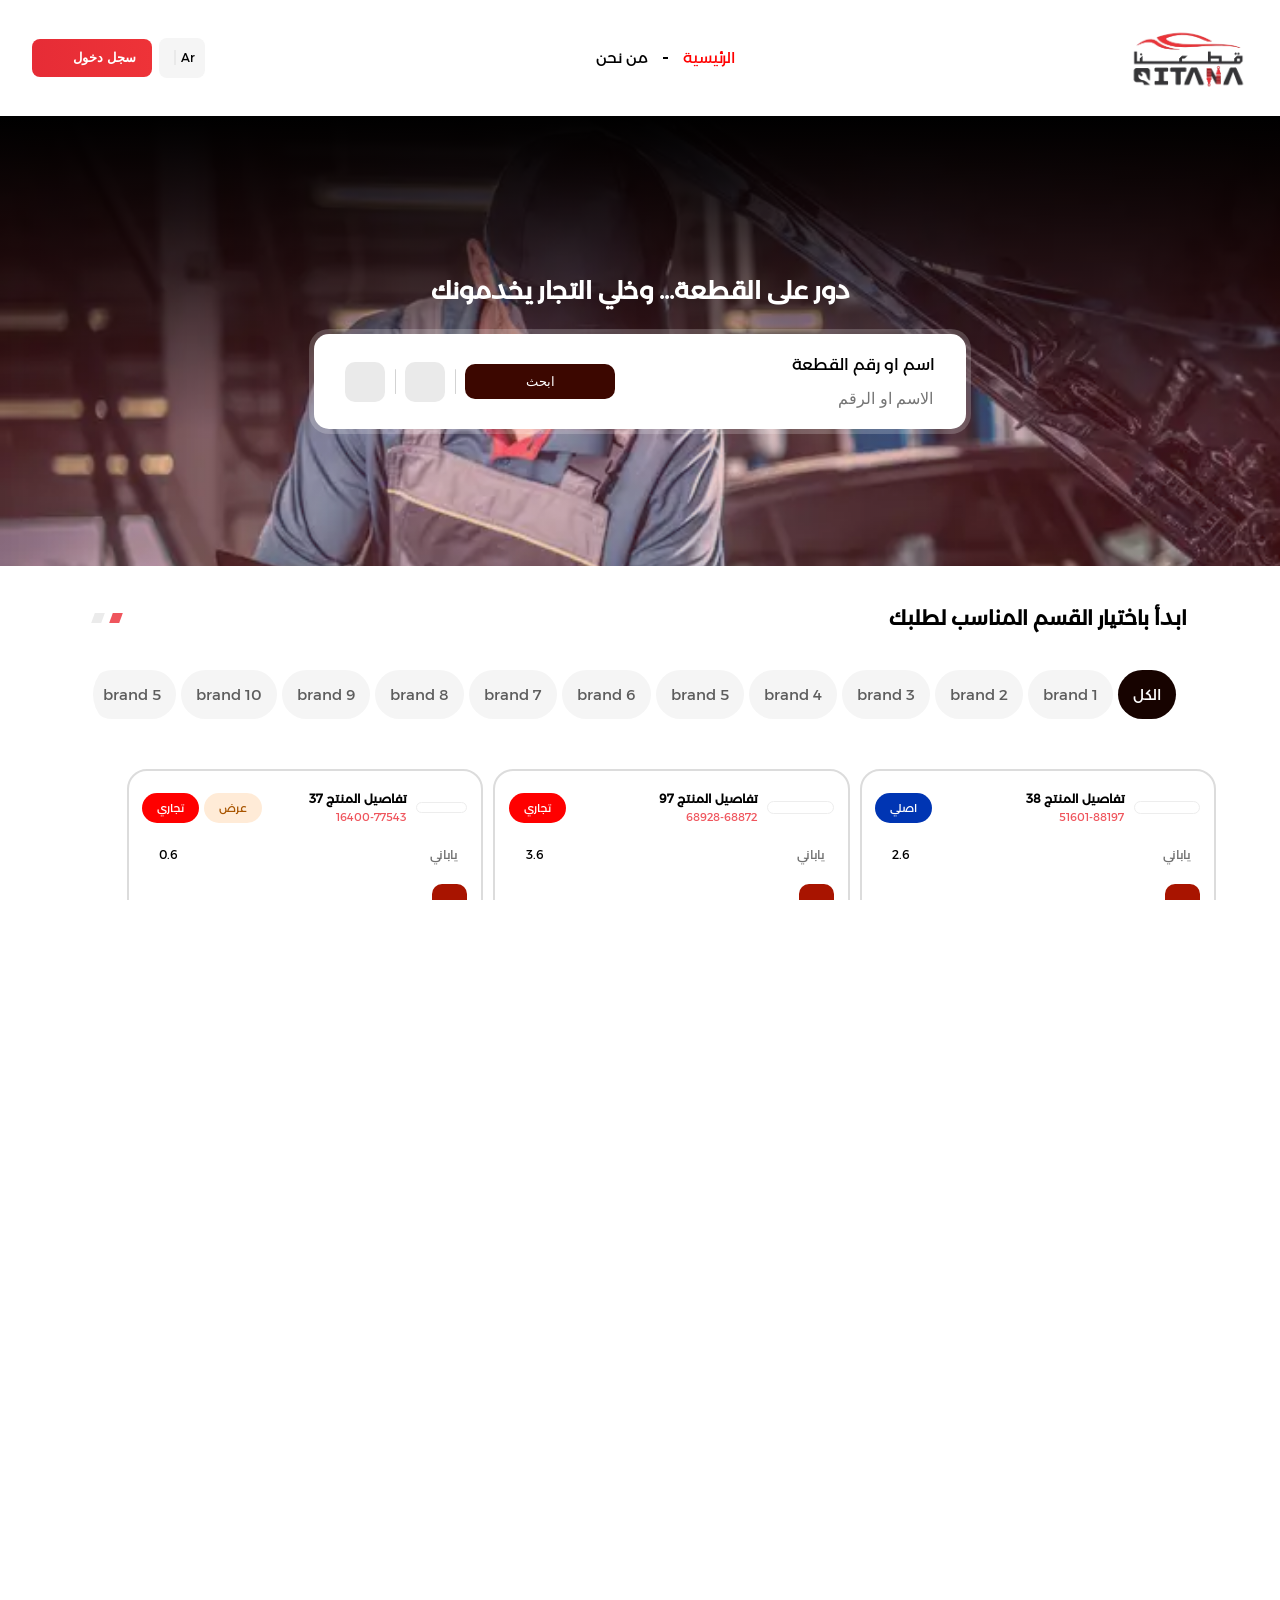
==== commit 834e651a: "..." ====
--- a/index.html
+++ b/index.html
@@ -25,10 +25,13 @@
             <hr />
             <i class="fa-solid fa-angle-down hover"></i>
           </div>
-          <div class="cart-container">
-            <i class="fa-solid fa-cart-shopping"></i><span>1</span>
-          </div>
-          <img src="./assets//images/users/admin.png" alt="userImg" />
+          <div class="cart-holder">
+            <div class="cart-container">
+              <i class="fa-solid fa-cart-shopping"></i><span>1</span>
+            </div>
+
+            <img src="./assets//images/users/admin.png" alt="userImg" />
+          </div>
         </div>
         <img
           src="../../assets/images/logo/logo.webp"
@@ -37,13 +40,13 @@
         />
         <div class="tablet-nav-el">
           <ul>
-            <li class="hover">الرئيسية</li>
-            <hr />
-            <li class="hover">من نحن</li>
-            <hr />
-            <li class="hover">العروض</li>
-            <hr />
-            <li class="hover">متجر البيانات</li>
+            <li class="hover need-log">الرئيسية</li>
+            <hr />
+            <li class="hover need-log">من نحن</li>
+            <hr />
+            <li class="hover need-log">العروض</li>
+            <hr />
+            <li class="hover need-log">متجر البيانات</li>
           </ul>
         </div>
 
--- a/assets/css/common.css
+++ b/assets/css/common.css
@@ -67,3 +67,15 @@
 .hover {
   cursor: pointer;
 }
+
+/* Chrome, Safari, Edge, Opera */
+input::-webkit-outer-spin-button,
+input::-webkit-inner-spin-button {
+  -webkit-appearance: none;
+  margin: 0;
+}
+
+/* Firefox */
+input[type="number"] {
+  -moz-appearance: textfield;
+}
--- a/assets/css/responsive.css
+++ b/assets/css/responsive.css
@@ -24,7 +24,7 @@
   }
 
   #verfication .form-pin-input .pin-input {
-    width: 32px;
+    width: 100%;
     height: 50px;
   }
 
@@ -357,10 +357,22 @@
   }
   /*------------- Account Summary Styles --------*/
   #home #account-summary {
+    padding: 0 5%;
     width: 70px;
     display: flex;
-    justify-content: space-between;
-    align-items: center;
+    justify-content: center;
+    align-items: center;
+    gap: 5px;
+  }
+  #home #account-summary .cart-holder {
+    display: flex;
+    justify-content: center;
+    gap: 5px;
+
+    align-items: center;
+    background-color: transparent;
+    border-radius: 15px;
+    padding: 8px 30px;
   }
   #home #account-summary .cart-container {
     position: relative;
@@ -371,17 +383,17 @@
   #home #account-summary .cart-container i {
     width: 100%;
     height: 100%;
-    font-size: 18px;
+    font-size: 20px;
   }
   #home #account-summary .cart-container span {
     position: absolute;
-    width: 15px;
-    height: 15px;
-    display: flex;
-    justify-content: center;
-    align-items: center;
-    top: -80%;
-    right: -50%;
+    width: 10px;
+    height: 10px;
+    display: flex;
+    justify-content: center;
+    align-items: center;
+    top: -30%;
+    right: -20%;
     background-color: red;
     border-radius: 50%;
     padding: 3%;
@@ -389,10 +401,9 @@
     font-size: 10px;
   }
   #home #account-summary img {
-    width: 60%;
+    width: 100%;
+    background-color: rgb(243, 243, 243);
     border-radius: 50%;
-    margin-right: 5px;
-    box-shadow: 0px 0px 5px 1px rgb(224, 224, 224);
   }
 
   #home #account-summary #login-lang-container {
@@ -695,18 +706,20 @@
   }
   /*----------- Product Styles----------*/
   #services-items-container {
+    width: 80%;
     margin-top: 30px;
     display: flex;
+    justify-content: space-between;
     flex-direction: column; /* allow stacking multiple products */
     align-items: center;
     gap: 15px;
   }
 
   #services-items-container .product {
-    padding: 5%;
+    padding: 6%;
     border-radius: 20px;
     border: 2px solid rgba(220, 220, 220, 1);
-    width: 80%;
+    width: 100%;
     display: flex;
     gap: 10px;
     flex-direction: column;
@@ -878,11 +891,64 @@
     max-width: 120px;
     opacity: 1;
     pointer-events: auto;
-    background-color: rgba(235, 235, 235, 1);
+
     color: black;
   }
   #services-items-container .action-input.active i {
     color: black;
+  }
+  /* Collapsed (default) */
+  #services-items-container .add-product {
+    color: white;
+    width: 35px;
+    height: 35px;
+    border-radius: 10px;
+    display: flex;
+    justify-content: center;
+    align-items: center;
+    overflow: hidden;
+    background: transparent;
+    cursor: pointer;
+    background-color: rgba(168, 20, 0, 1);
+    transition: width 0.35s ease, background-color 0.35s ease, color 0.35s ease;
+  }
+
+  #services-items-container .add-product i {
+    font-size: 16px;
+    color: inherit;
+    transition: opacity 0.3s ease;
+  }
+
+  #services-items-container .add-product input {
+    display: none;
+    width: 20%;
+    height: 36px;
+    text-align: center;
+    border: none;
+    border-radius: 10px;
+    margin: 0 8px;
+    background-color: transparent;
+    transition: opacity 0.35s ease;
+  }
+
+  /* Expanded state */
+  #services-items-container .add-product.expanded {
+    width: 100px;
+    color: black;
+    background-color: rgba(235, 235, 235, 1);
+  }
+
+  #services-items-container .add-product.expanded input {
+    display: block;
+  }
+
+  #services-items-container .add-product.expanded .fa-minus {
+    display: block;
+  }
+
+  /* Default hide minus */
+  #services-items-container .add-product .fa-minus {
+    display: none;
   }
 
   /* Hide collapsed + button */
@@ -1081,7 +1147,7 @@
   #spare-parts .spare-parts-departments > div > div:first-child {
     width: 50%;
     height: 50%;
-    padding: 20%;
+    padding: 10%;
     background-color: rgba(247, 247, 247, 1);
     border-radius: 50%;
   }
@@ -1174,7 +1240,7 @@
       rgba(240, 77, 81, 1) 5%,
       rgba(25, 25, 25, 1) 95%
     ); */
-    margin-top: 10px;
+    margin-top: 100px;
     background-color: black;
     width: 100%;
     display: flex;
@@ -1326,8 +1392,7 @@
   }
 
   #verfication .form-pin-input .pin-input {
-    width: 40px;
-
+    width: 100%;
     height: 50px;
   }
   /*------------ Nav Styles ---------*/
@@ -1354,7 +1419,7 @@
   }
 
   #verfication .form-pin-input .pin-input {
-    width: 45px;
+    width: 100%;
     height: 50px;
   }
   /*---------- Nav Styles ----------*/
@@ -1530,6 +1595,7 @@
   #verfication .shared-container {
     width: 50%;
   }
+
   /*-------------- Nav Styles ---------*/
   #home #nav-container {
     justify-content: space-between;
@@ -1561,7 +1627,8 @@
   }
   #home .tablet-nav-el ul {
     display: flex;
-    align-items: flex-end;
+    align-items: center;
+    justify-content: center;
     gap: 10px;
     list-style: none;
     width: 100%;
@@ -1574,6 +1641,9 @@
     color: black; /* default color */
     transition: color 0.3s ease; /* smooth transition when active */
   }
+  #home .tablet-nav-el ul hr {
+    margin: 0;
+  }
   #home #nav-mob-container {
     display: none;
   }
@@ -1599,20 +1669,20 @@
   }
   /*------------- Account Summary Styles ---------*/
   #home #account-summary {
-    width: 25%;
     justify-content: flex-end;
   }
   #home #account-summary #login-lang-container {
     display: flex;
     justify-content: space-between;
     align-items: center;
-    margin-left: 20px;
+    gap: 5px;
     height: 30px;
-    width: 50px;
+    width: 100%;
     flex-direction: row;
     background-color: #ececec;
-    padding: 2% 5%;
+    padding: 6px 10px;
     border-radius: 10px;
+    font-size: 15px;
   }
   #home #account-summary #login-lang-container hr {
     height: 60%;
@@ -1620,8 +1690,15 @@
     width: 2px;
     background-color: rgb(191, 191, 191);
   }
+  #home #account-summary .cart-holder {
+    padding: 8px 30px;
+    background-color: rgba(242, 246, 255, 1);
+  }
   #home #account-summary img {
-    width: 30%;
+    width: 100%;
+  }
+  #home #account-summary .cart-container i {
+    font-size: 20px;
   }
   #home #tablet-login-img-view {
     width: 20%;
@@ -1711,6 +1788,7 @@
   }
   /*---------- Prodcut Section Styles --------*/
   #services-items-container {
+    width: 100%;
     flex-direction: row;
     flex-wrap: wrap;
     gap: 10px;
@@ -1850,6 +1928,12 @@
     width: 55%;
   }
 
+  .login-main-container .d-background svg:first-child {
+    width: 100%;
+    height: auto;
+    max-height: 100%;
+  }
+
   .login-main-container .d-background,
   .register-main-container .d-background {
     width: 40%;
@@ -1877,6 +1961,10 @@
 
   #verfication .shared-container {
     width: 40%;
+  }
+  #verfication .form-pin-input .pin-input {
+    width: 50px;
+    height: 60px;
   }
   /*-------------- Nav Styles ---------*/
   #home #nav-container {
@@ -2035,6 +2123,13 @@
 
 /* Large Desktop 1440px */
 @media (min-width: 1440px) {
+  .shared-content h3 {
+    font-size: 25px;
+  }
+
+  .shared-content p {
+    font-size: 16px;
+  }
   .login-container,
   .register-container {
     width: 60%;
@@ -2052,6 +2147,23 @@
 
   .shared-section .shared-intro {
     gap: 70px;
+  }
+  .login-main-container .d-background svg:first-child {
+    width: 100% !important;
+    height: auto;
+    max-height: 100%;
+    overflow: hidden;
+    top: -15%;
+  }
+  .login-main-container .d-background svg:nth-child(2) {
+    width: 100%;
+    height: auto;
+    top: 5%;
+  }
+  .login-main-container .d-background svg:last-child {
+    width: 100%;
+    height: auto;
+    bottom: 0%;
   }
   .register-main-container .d-background svg:first-child {
     height: 400px;
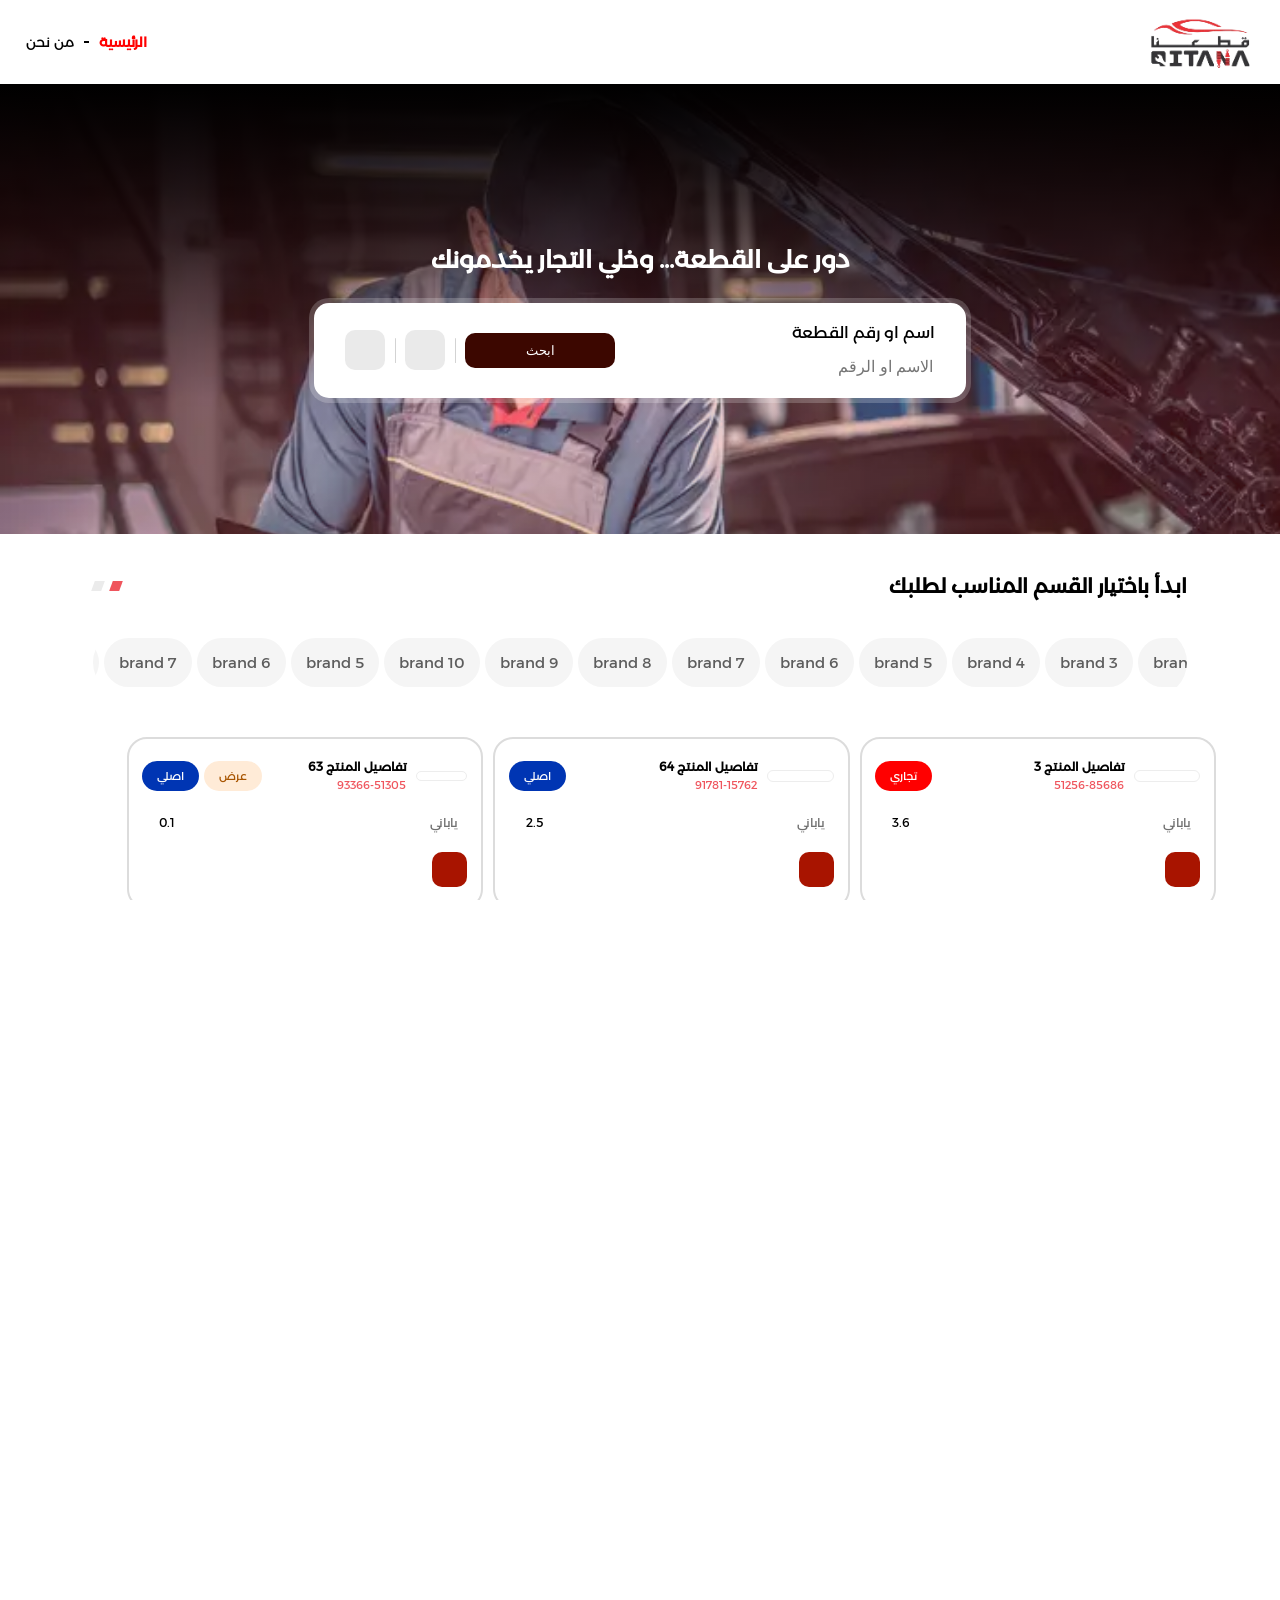
==== commit 43497de6: "..." ====
--- a/index.html
+++ b/index.html
@@ -17,104 +17,7 @@
   </head>
   <body>
     <section id="home">
-      <!-------- Nav Section ----->
-      <div id="nav-container">
-        <div id="account-summary">
-          <div class="login-lang-container hover" id="login-lang-container">
-            <span>Ar</span>
-            <hr />
-            <i class="fa-solid fa-angle-down hover"></i>
-          </div>
-          <div class="cart-holder">
-            <div class="cart-container">
-              <i class="fa-solid fa-cart-shopping"></i><span>1</span>
-            </div>
-
-            <img src="./assets//images/users/admin.png" alt="userImg" />
-          </div>
-        </div>
-        <img
-          src="../../assets/images/logo/logo.webp"
-          alt="logoImg"
-          id="logo-index"
-        />
-        <div class="tablet-nav-el">
-          <ul>
-            <li class="hover need-log">الرئيسية</li>
-            <hr />
-            <li class="hover need-log">من نحن</li>
-            <hr />
-            <li class="hover need-log">العروض</li>
-            <hr />
-            <li class="hover need-log">متجر البيانات</li>
-          </ul>
-        </div>
-
-        <img
-          src="../../assets/images/logo/logo.webp"
-          alt="logoImg"
-          id="tablet-login-img-view"
-        />
-
-        <div id="mobile-nav-icon">
-          <div class="lang-container hover" id="tablet-lang-container">
-            <span>Ar</span>
-            <hr />
-            <i class="fa-solid fa-angle-down hover"></i>
-          </div>
-          <div class="account-action-btn hover" id="login-btn">
-            <button>سجل دخول</button>
-            <i class="fa-solid fa-caret-left"></i>
-          </div>
-          <div class="nav-icon hover">
-            <div><span></span><span></span></div>
-          </div>
-        </div>
-      </div>
-      <div id="nav-mob-container">
-        <div class="mob-close-nav-container">
-          <div class="mob-lang-container hover">
-            <span>Ar</span>
-            <hr />
-            <i class="fa-solid fa-angle-down hover"></i>
-          </div>
-          <i class="fa-solid fa-xmark hover"></i>
-        </div>
-        <hr />
-        <ul>
-          <h3>الصفحات</h3>
-          <li>
-            <span>الرئيسية</span>
-            <hr />
-          </li>
-          <hr />
-          <li>
-            <span>من نحن</span>
-            <hr />
-          </li>
-          <hr />
-          <li class="need-log">
-            <span>العروض</span>
-            <hr />
-          </li>
-          <hr />
-        </ul>
-        <ul>
-          <h3>الصفحات</h3>
-          <li class="need-log">
-            <span>ملفي الشخصي</span><i class="fa-regular fa-user"></i>
-          </li>
-          <hr />
-          <li class="need-log">
-            <span>إدراج منتج</span><i class="fa-solid fa-plus"></i>
-          </li>
-          <hr />
-          <li class="need-log">
-            <span>إدراج عرض</span><i class="fa-solid fa-folder-plus"></i>
-          </li>
-          <hr />
-        </ul>
-      </div>
+      <div id="shared-nav"></div>
       <div id="pop-up-container">
         <div id="pop-log-notification">
           <div><i id="pop-close" class="fa-solid fa-xmark hover"></i></div>
@@ -448,74 +351,8 @@
         </div>
       </section>
       <!--- Footer Section ---->
-      <section id="footer-section">
-        <div class="subscribe-container">
-          <div class="subscribe">
-            <h3>الاشتراك في النشرة البريدية:</h3>
-            <p>ابقَ على اطلاع بالعروض والأخبار والفعاليات الخاصة.</p>
-          </div>
-          <div class="footer-input">
-            <input
-              type="email"
-              name="email"
-              id="email"
-              placeholder="أدخل بريدك الإلكتروني"
-              aria-label="email"
-            />
-            <i class="fa-solid fa-angle-left"></i>
-          </div>
-        </div>
-        <div class="browsing-main-container">
-          <div class="socials-loc-support">
-            <img src="/assets/images/logo/logo.webp" alt="logoImg" />
-            <div class="support">
-              <p>+966 55 123 4567</p>
-              <span>الدعم متاح على مدار الساعة</span>
-            </div>
-            <div class="loc">
-              <p><span>📍</span>الرياض، طريق الملك فهد</p>
-              <span>الرياض، طريق الملك فهد</span>
-            </div>
-            <ul class="social">
-              <li><i class="bi bi-facebook"></i></li>
-              <li><i class="bi bi-twitter-x"></i></li>
-              <li><i class="bi bi-linkedin"></i></li>
-              <li><i class="bi bi-instagram"></i></li>
-            </ul>
-          </div>
-          <div>
-            <div>
-              <h3>الموارد</h3>
-              <ul>
-                <li>من نحن</li>
-                <li>المتجر</li>
-                <li>السلة</li>
-                <li>العلامات التجارية</li>
-              </ul>
-            </div>
-            <div>
-              <h3>معلومات المتجر</h3>
-              <ul>
-                <li>الأكثر مبيعًا</li>
-                <li>المنتجات الأعلى طلبًا</li>
-                <li>أحدث الإضافات</li>
-                <li>عروض مؤقتة</li>
-                <li>قطع بأسعار مخفضة</li>
-              </ul>
-            </div>
-            <div>
-              <h3>الدعم</h3>
-              <ul>
-                <li>التقييمات</li>
-                <li>تواصل معنا</li>
-                <li>الدعم الفني</li>
-              </ul>
-            </div>
-          </div>
-        </div>
-      </section>
+      <section id="footer-section"></section>
     </section>
-
     <script src="./assets/js/common.js"></script>
     <script src="./assets/js/index.js"></script>
   </body>
--- a/assets/css/responsive.css
+++ b/assets/css/responsive.css
@@ -1,6 +1,17 @@
 /* Base: Mobile first (320px) */
 
 @media (min-width: 320px) {
+  #home {
+    -webkit-overflow-scrolling: touch; /* smooth scrolling on iOS */
+    scrollbar-width: none; /* Firefox: hide scrollbar */
+    -ms-overflow-style: none; /* IE/Edge: hide scrollbar */
+    position: relative;
+    display: flex;
+    flex-direction: column;
+    justify-content: flex-start;
+    align-items: center;
+    min-height: 100dvh;
+  }
   :root {
     --text-title-size: 18px;
     --text-content-size: 9.7px;
@@ -38,16 +49,12 @@
   }
 
   /*------------ Nav Styles ------------*/
-  #home {
-    -webkit-overflow-scrolling: touch; /* smooth scrolling on iOS */
-    scrollbar-width: none; /* Firefox: hide scrollbar */
-    -ms-overflow-style: none; /* IE/Edge: hide scrollbar */
-    position: relative;
-    display: flex;
-    flex-direction: column;
-    justify-content: flex-start;
-    align-items: center;
-    min-height: 100dvh;
+
+  #shared-nav {
+    width: 100%;
+    display: flex;
+    justify-content: center;
+    align-items: center;
   }
 
   #nav-container {
@@ -59,8 +66,8 @@
   }
 
   #nav-container > div {
+    width: 20%;
     gap: 7px;
-    width: 50%;
     display: flex;
     justify-content: space-between;
     align-items: center;
@@ -128,7 +135,7 @@
     width: 30%;
   }
 
-  #home .tablet-nav-el {
+  #shared-nav .tablet-nav-el {
     display: none;
   }
 
@@ -249,6 +256,22 @@
     margin-left: 5px;
   }
 
+  /* Shared active */
+  .active {
+    color: red;
+    font-weight: bold;
+  }
+
+  /* Mobile nav active adds "- " */
+  #nav-mob-container .active::before {
+    color: red;
+  }
+
+  /* Tablet nav active has no prefix */
+  .tablet-active::before {
+    content: none !important;
+  }
+
   /*---------- Pop-Up Login Notifcation ----------*/
   #pop-up-container {
     position: fixed;
@@ -356,7 +379,7 @@
     font-size: 12px;
   }
   /*------------- Account Summary Styles --------*/
-  #home #account-summary {
+  #account-summary {
     padding: 0 5%;
     width: 70px;
     display: flex;
@@ -364,28 +387,27 @@
     align-items: center;
     gap: 5px;
   }
-  #home #account-summary .cart-holder {
+  #account-summary .cart-holder {
     display: flex;
     justify-content: center;
     gap: 5px;
-
     align-items: center;
     background-color: transparent;
-    border-radius: 15px;
+    border-radius: 10px;
     padding: 8px 30px;
   }
-  #home #account-summary .cart-container {
+  #account-summary .cart-container {
     position: relative;
     display: flex;
     justify-content: center;
     align-items: center;
   }
-  #home #account-summary .cart-container i {
+  #account-summary .cart-container i {
     width: 100%;
     height: 100%;
     font-size: 20px;
   }
-  #home #account-summary .cart-container span {
+  #account-summary .cart-container span {
     position: absolute;
     width: 10px;
     height: 10px;
@@ -400,17 +422,17 @@
     color: white;
     font-size: 10px;
   }
-  #home #account-summary img {
+  #account-summary img {
     width: 100%;
     background-color: rgb(243, 243, 243);
     border-radius: 50%;
   }
 
-  #home #account-summary #login-lang-container {
+  #account-summary #login-lang-container {
     display: none;
   }
 
-  #home #tablet-login-img-view {
+  #tablet-login-img-view {
     display: none;
   }
   /*-------- Hero Section Styles -------*/
@@ -514,6 +536,7 @@
     padding: 3% 0;
     text-align: center;
     width: 100%;
+    color: rgba(125, 125, 125, 0.7);
     font-size: 12px;
     border-bottom: 1px solid rgb(221, 221, 221);
     transition: all 0.3s ease-in-out;
@@ -915,6 +938,11 @@
 
   #services-items-container .add-product i {
     font-size: 16px;
+    width: 100%;
+    height: 100%;
+    display: flex;
+    justify-content: center;
+    align-items: center;
     color: inherit;
     transition: opacity 0.3s ease;
   }
@@ -943,7 +971,7 @@
   }
 
   #services-items-container .add-product.expanded .fa-minus {
-    display: block;
+    display: flex;
   }
 
   /* Default hide minus */
@@ -1233,13 +1261,242 @@
     margin: 0;
     color: white;
   }
+  /*------------------- About Section --------------*/
+  #about {
+    width: 100%;
+    display: flex;
+    flex-direction: column;
+    justify-content: flex-start;
+    align-items: center;
+  }
+
+  #about .image-holder {
+    display: flex;
+    justify-content: space-between;
+    align-items: center;
+    width: 100%;
+    height: 100%;
+  }
+  #about .img-part-effect {
+    width: 100%;
+  }
+  #about .img-part {
+    background-color: rgba(239, 85, 93, 1);
+    width: 100%;
+    height: 121px;
+    position: relative;
+    display: flex;
+    justify-content: center;
+    align-items: center;
+  }
+  #about .who-we-are {
+    display: none;
+  }
+  #about .img-part-effect::afterback grey #about .image-holder img {
+    object-fit: contain;
+    width: 95%;
+  }
+  #about .image-holder .title {
+    position: absolute;
+    font-size: 30px;
+    color: white;
+  }
+  #about .content,
+  #about .target,
+  #about .target .desc-container,
+  #about .target .desc {
+    width: 100%;
+    display: flex;
+    flex-direction: column;
+    justify-content: center;
+    align-items: center;
+  }
+
+  #about .target {
+    padding: 30px 10px;
+  }
+  #about .content {
+    background-color: #f5f5f5;
+    padding: 10px 20px;
+  }
+  #about .target .desc-container,
+  #about .target {
+    gap: 32px;
+  }
+  #about .target .desc {
+    gap: 25px;
+  }
+  #about .target .desc:first-child {
+    gap: 0;
+  }
+
+  #about .content > div {
+    display: flex;
+    flex-direction: column;
+    justify-content: flex-start;
+    align-items: flex-start;
+    gap: 10px;
+    padding: 10px 20px;
+  }
+  #about .content .title span,
+  #about .target .title span,
+  #about .what-we-offer .title span,
+  #about .who-we-are span {
+    color: rgba(230, 44, 54, 1);
+    padding: 5.89px 14.74px;
+    border-radius: 36.84px;
+  }
+  #about .content .title span,
+  #about .target .title span,
+  #about .who-we-are span {
+    background-color: rgba(255, 229, 229, 1);
+  }
+  #about .what-we-offer .title span {
+    background-color: rgba(249, 249, 249, 1);
+  }
+  #about .content h4,
+  #about .content p,
+  #about .target .title h4,
+  #about .target .desc h5,
+  #about .target .desc p,
+  #about .who-we-are h4,
+  #about .who-we-are p {
+    margin: 0;
+  }
+  #about .content h4,
+  #about .target .title h4,
+  #about .target .desc h3,
+  #about .who-we-are h4 {
+    font-size: 30px;
+  }
+  #about .content p,
+  #about .target .desc p,
+  #about .who-we-are p {
+    font-size: 14px;
+    color: rgba(112, 112, 112, 1);
+  }
+  #about .target .title {
+    display: flex;
+    flex-direction: column;
+    justify-content: center;
+    align-items: center;
+    gap: 20px;
+  }
+
+  #about .target .desc img {
+    width: 85%;
+    border-radius: 20.2px;
+  }
+  #about .target .desc .details-container {
+    width: 90%;
+    display: flex;
+    flex-direction: column;
+    gap: 15px;
+  }
+  #about .target .desc h5 {
+    font-size: 20px;
+  }
+  #about .target .desc .details-container button {
+    align-self: flex-start;
+    margin: 10px 0 0;
+    border: none;
+    padding: 9px 15px;
+    border-radius: 10px;
+    color: white;
+    font-size: 12px;
+    background-image: linear-gradient(
+      to left,
+      rgba(238, 51, 56, 1),
+      rgb(255, 89, 97)
+    );
+  }
+  #about .what-we-offer {
+    width: 90%;
+    padding: 30px 10px;
+    display: flex;
+    flex-direction: column;
+    justify-content: center;
+    align-items: center;
+    gap: 32px;
+  }
+  #about .what-we-offer .list-holder,
+  #about .what-we-offer .list-holder > div {
+    border-radius: 24px;
+  }
+  #about .what-we-offer .list-holder {
+    width: 100%;
+    overflow: hidden;
+    border-radius: 24px;
+    display: flex;
+    flex-direction: column;
+    justify-content: flex-start;
+    align-items: center;
+    background-image: linear-gradient(
+      to bottom,
+      rgba(255, 194, 194, 1),
+      rgba(255, 255, 255, 0)
+    );
+    padding: 0.5px;
+  }
+  #about .what-we-offer .list-holder > div {
+    width: 100%;
+    background-color: white;
+    display: flex;
+    flex-direction: column;
+    justify-content: center;
+    align-items: center;
+  }
+  #about .what-we-offer .list-holder .list-title {
+    display: flex;
+    justify-content: center;
+    align-items: center;
+    font-size: 20px;
+    color: rgba(230, 44, 54, 1);
+    width: 144px;
+    height: 44px;
+    border-bottom-right-radius: 16px;
+    border-bottom-left-radius: 16px;
+    background-color: rgba(255, 229, 229, 1);
+    border-color: rgba(255, 200, 200, 1);
+  }
+  #about .what-we-offer ul {
+    padding: 20px 10px;
+    list-style: none;
+    display: flex;
+    flex-direction: column;
+    gap: 24px;
+  }
+  #about .what-we-offer ul li {
+    display: flex;
+    justify-content: flex-start;
+    align-items: center;
+    gap: 10px;
+  }
+  #about .what-we-offer ul li span {
+    position: relative;
+    width: 20.5px;
+    height: 20.5px;
+    border-radius: 5px;
+    opacity: 40%;
+    background-color: rgba(0, 168, 36, 1);
+  }
+  #about .what-we-offer ul li i {
+    top: -2px;
+    right: -2.5px;
+    position: absolute;
+    color: rgb(16, 52, 9);
+    font-size: 18px;
+  }
+  #about .what-we-offer ul li label {
+    width: 90%;
+    font-size: 15px;
+  }
+  #about .what-we-offer img {
+    display: none;
+  }
+
   /*------- Footer Section Styles -------*/
   #footer-section {
-    /* background: linear-gradient(
-      to top,
-      rgba(240, 77, 81, 1) 5%,
-      rgba(25, 25, 25, 1) 95%
-    ); */
     margin-top: 100px;
     background-color: black;
     width: 100%;
@@ -1396,16 +1653,18 @@
     height: 50px;
   }
   /*------------ Nav Styles ---------*/
-  #nav-container > div {
-    width: 42%;
-  }
-  #nav-container img {
+
+  #nav-container > img {
     width: 25%;
   }
   /*-------- Mobile Nav Styles --------*/
 
-  #home #nav-mob-container {
+  #nav-mob-container {
     width: 277px;
+  }
+  /*----------- About Section ----------*/
+  #about .what-we-offer ul li label {
+    font-size: 18px;
   }
 }
 
@@ -1423,10 +1682,8 @@
     height: 50px;
   }
   /*---------- Nav Styles ----------*/
-  #nav-container > div {
-    width: 38%;
-  }
-  #nav-container img {
+
+  #nav-container > img {
     width: 22%;
   }
 }
@@ -1597,7 +1854,7 @@
   }
 
   /*-------------- Nav Styles ---------*/
-  #home #nav-container {
+  #nav-container {
     justify-content: space-between;
   }
 
@@ -1621,11 +1878,11 @@
     border: none;
     background-color: rgb(233, 233, 233);
   }
-  #home .tablet-nav-el {
+  #shared-nav .tablet-nav-el {
     width: fit-content;
     display: flex;
   }
-  #home .tablet-nav-el ul {
+  #shared-nav .tablet-nav-el ul {
     display: flex;
     align-items: center;
     justify-content: center;
@@ -1635,78 +1892,87 @@
     margin: 0;
     padding: 0;
   }
-  #home .tablet-nav-el ul > li {
+  #shared-nav .tablet-nav-el ul > li {
     font-size: 14px;
     cursor: pointer;
     color: black; /* default color */
     transition: color 0.3s ease; /* smooth transition when active */
   }
-  #home .tablet-nav-el ul hr {
+  #shared-nav .tablet-nav-el ul hr {
     margin: 0;
   }
-  #home #nav-mob-container {
+  #shared-nav #nav-mob-container {
     display: none;
   }
   /* Active state for tablet nav */
-  #home .tablet-nav-el ul > li.active {
+  #shared-nav .tablet-nav-el ul > li.active {
     color: red;
   }
-  #home .tablet-nav-el ul hr {
+  #shared-nav .tablet-nav-el ul hr {
     border: none;
     height: 2px;
     width: 5px;
     background-color: black;
   }
-  #home #nav-container {
+  #shared-nav #nav-container {
     width: 96%;
     padding: 2% 0;
   }
   #nav-container > div {
     width: 170px;
   }
-  #home #nav-container img {
-    width: 13%;
+  #shared-nav #nav-container img {
+    width: 9%;
   }
   /*------------- Account Summary Styles ---------*/
-  #home #account-summary {
+  #account-summary {
+    width: 25%;
+    height: 30px;
+    padding: 0;
     justify-content: flex-end;
   }
-  #home #account-summary #login-lang-container {
+  #account-summary #login-lang-container {
     display: flex;
     justify-content: space-between;
     align-items: center;
-    gap: 5px;
-    height: 30px;
-    width: 100%;
+    gap: 10px;
+
+    height: 100%;
+    width: fit-content;
     flex-direction: row;
     background-color: #ececec;
-    padding: 6px 10px;
+    padding: 8px 10px;
     border-radius: 10px;
     font-size: 15px;
   }
-  #home #account-summary #login-lang-container hr {
+  #account-summary #login-lang-container hr {
     height: 60%;
     border: none;
+    margin: 0 !important;
+    padding: 0 !important;
     width: 2px;
     background-color: rgb(191, 191, 191);
   }
-  #home #account-summary .cart-holder {
-    padding: 8px 30px;
+  #account-summary .cart-holder {
+    width: 100%;
+    height: 100%;
+    padding: 8px;
+    justify-content: space-evenly;
     background-color: rgba(242, 246, 255, 1);
   }
-  #home #account-summary img {
-    width: 100%;
-  }
-  #home #account-summary .cart-container i {
+  #account-summary img {
+    width: 40% !important;
+  }
+  #account-summary .cart-container i {
     font-size: 20px;
   }
-  #home #tablet-login-img-view {
-    width: 20%;
+  #tablet-login-img-view {
+    width: 10%;
     display: flex;
     justify-content: flex-end;
     align-items: center;
   }
-  #home #logo-index {
+  #logo-index {
     display: none;
   }
   /*-------------- Hero Section Styling ----------*/
@@ -1878,6 +2144,77 @@
   #browsing-section > div:last-child h4 p {
     font-size: 15px;
   }
+  /*----------- Abut Section -----------*/
+  #about .content {
+    display: none;
+  }
+  #about .image-holder {
+    flex-direction: row;
+    justify-content: space-between;
+    height: 100%;
+    gap: 0;
+  }
+  #about .img-part-effect {
+    height: 100%;
+    display: block;
+    width: 50%;
+    position: relative;
+    background-color: rgba(239, 85, 93, 0.5);
+    overflow: hidden;
+    display: flex;
+    justify-content: flex-end;
+    clip-path: polygon(0 0, 100% 0%, 86% 100%, 0% 100%);
+  }
+  #about .img-part {
+    width: 95%;
+    height: 100%;
+    clip-path: polygon(0 0, 100% 0%, 86% 100%, 0% 100%);
+  }
+  #about .who-we-are {
+    width: 50%;
+    display: flex;
+    flex-direction: column;
+    justify-content: center;
+    align-items: center;
+  }
+  #about .who-we-are > div {
+    display: flex;
+    flex-direction: column;
+    align-items: flex-start;
+    gap: 15px;
+    padding: 10%;
+    width: 70%;
+  }
+  #about .who-we-are p {
+    font-size: 14px;
+  }
+  #about .target .desc {
+    width: 95%;
+    flex-direction: row;
+    gap: 100px;
+  }
+  #about .target .desc:nth-child(odd) {
+    flex-direction: row-reverse;
+  }
+  #about .target .desc .details-container {
+    width: 80%;
+  }
+  #about .target .desc img {
+    width: 80%;
+  }
+  #about .what-we-offer {
+    gap: 0;
+  }
+  #about .what-we-offer img {
+    display: block;
+    width: 50%;
+  }
+  #about .what-we-offer > div:last-child {
+    display: flex;
+    justify-content: space-between;
+    gap: 50px;
+  }
+
   /*--------- Footer Section Styles -------*/
   #footer-section {
     padding: 8%;
@@ -1967,17 +2304,18 @@
     height: 60px;
   }
   /*-------------- Nav Styles ---------*/
-  #home #nav-container {
+  #nav-container {
     width: 95%;
-  }
-
-  #home #nav-container #logo-index {
+    padding: 1% 0;
+  }
+
+  #nav-container #logo-index {
     width: 10%;
   }
-  #home .tablet-nav-el ul {
+  .tablet-nav-el ul {
     gap: 15px;
   }
-  #home .tablet-nav-el ul > li {
+  .tablet-nav-el ul > li {
     font-size: 15px;
   }
   #nav-container > div {
@@ -1988,6 +2326,10 @@
   }
   #nav-container > div > .nav-icon {
     display: none;
+  }
+
+  #shared-nav #nav-container {
+    padding: 1% 0;
   }
 
   /*----------- Pop-Up Login Notification Styles ---------*/
@@ -2001,25 +2343,18 @@
     font-size: 14px;
   }
   /*--------- Accout Summary Styles --------*/
-  #home #account-summary {
+  #account-summary {
     width: 20%;
-  }
-  #home .tablet-nav-el {
+    height: 35px;
+  }
+  .tablet-nav-el {
     width: 40%;
   }
-  #home #account-summary img {
-    width: 35%;
-  }
-  #home #nav-container #tablet-login-img-view {
+
+  #nav-container #tablet-login-img-view {
     width: 12%;
   }
-  #home #account-summary .cart-container i {
-    font-size: 25px;
-  }
-  #home #account-summary .cart-container span {
-    top: -70%;
-    right: -30%;
-  }
+
   /*------------ Hero Section ----------*/
   #hero-section {
     height: 450px;
@@ -2108,6 +2443,10 @@
   }
   #spare-parts .spare-parts-departments > div span {
     font-size: 11px;
+  }
+  /*----------- About Section ------------*/
+  #about .what-we-offer .list-holder {
+    padding: 1px;
   }
   /*--------- Footer Section Styles -------*/
   #footer-section .browsing-main-container {
@@ -2195,32 +2534,42 @@
     width: 40%;
   }
   /*--------- Nav Styles -----------*/
-  #home .tablet-nav-el ul > li {
+  #shared-nav .tablet-nav-el ul > li {
     font-size: 18px;
   }
-  #home #nav-container {
-    padding: 1% 0;
-  }
-  #home #nav-container #logo-index {
+  #shared-nav #nav-container {
+    padding: 10px 0;
+  }
+  #shared-nav #nav-container #logo-index {
     width: 8%;
   }
+  #shared-nav #nav-container img {
+    width: 8%;
+  }
   /*------------ Account Summary Styles ------*/
-  #home #account-summary {
-    width: 20%;
-  }
-  #home #account-summary img {
+
+  #nav-container #tablet-login-img-view {
+    width: 9%;
+  }
+  #account-summary {
+    height: 42px;
+    width: 15%;
+  }
+  #account-summary img {
     width: 30%;
   }
-  #home #nav-container #tablet-login-img-view {
-    width: 9%;
-  }
-  #home #account-summary .cart-container i {
+  #account-summary .cart-container span {
+    top: -30%;
+    right: -10%;
+  }
+  #account-summary .cart-holder {
+    padding: 8px 0;
+    width: 100%;
+  }
+  #account-summary .cart-container i {
     font-size: 25px;
   }
-  #home #account-summary .cart-container span {
-    top: -70%;
-    right: -30%;
-  }
+
   /*--------- Hero Section Styles ---------*/
   #hero-section {
     height: 1200px;
@@ -2288,6 +2637,24 @@
   #browsing-section > div:last-child h4 p {
     font-size: 25px;
   }
+  /*----------- About Section ------------*/
+  #about .content h4,
+  #about .target .title h4,
+  #about .target .desc h3,
+  #about .who-we-are h4 {
+    font-size: 40px;
+  }
+  #about .content p,
+  #about .target .desc p,
+  #about .who-we-are p {
+    font-size: 20px;
+  }
+  #about .target .desc h5 {
+    font-size: 30px;
+  }
+  #about .what-we-offer > div:last-child {
+    width: 100%;
+  }
   /*--------- Footer Section Styles -------*/
   #footer-section .browsing-main-container {
     width: 55%;
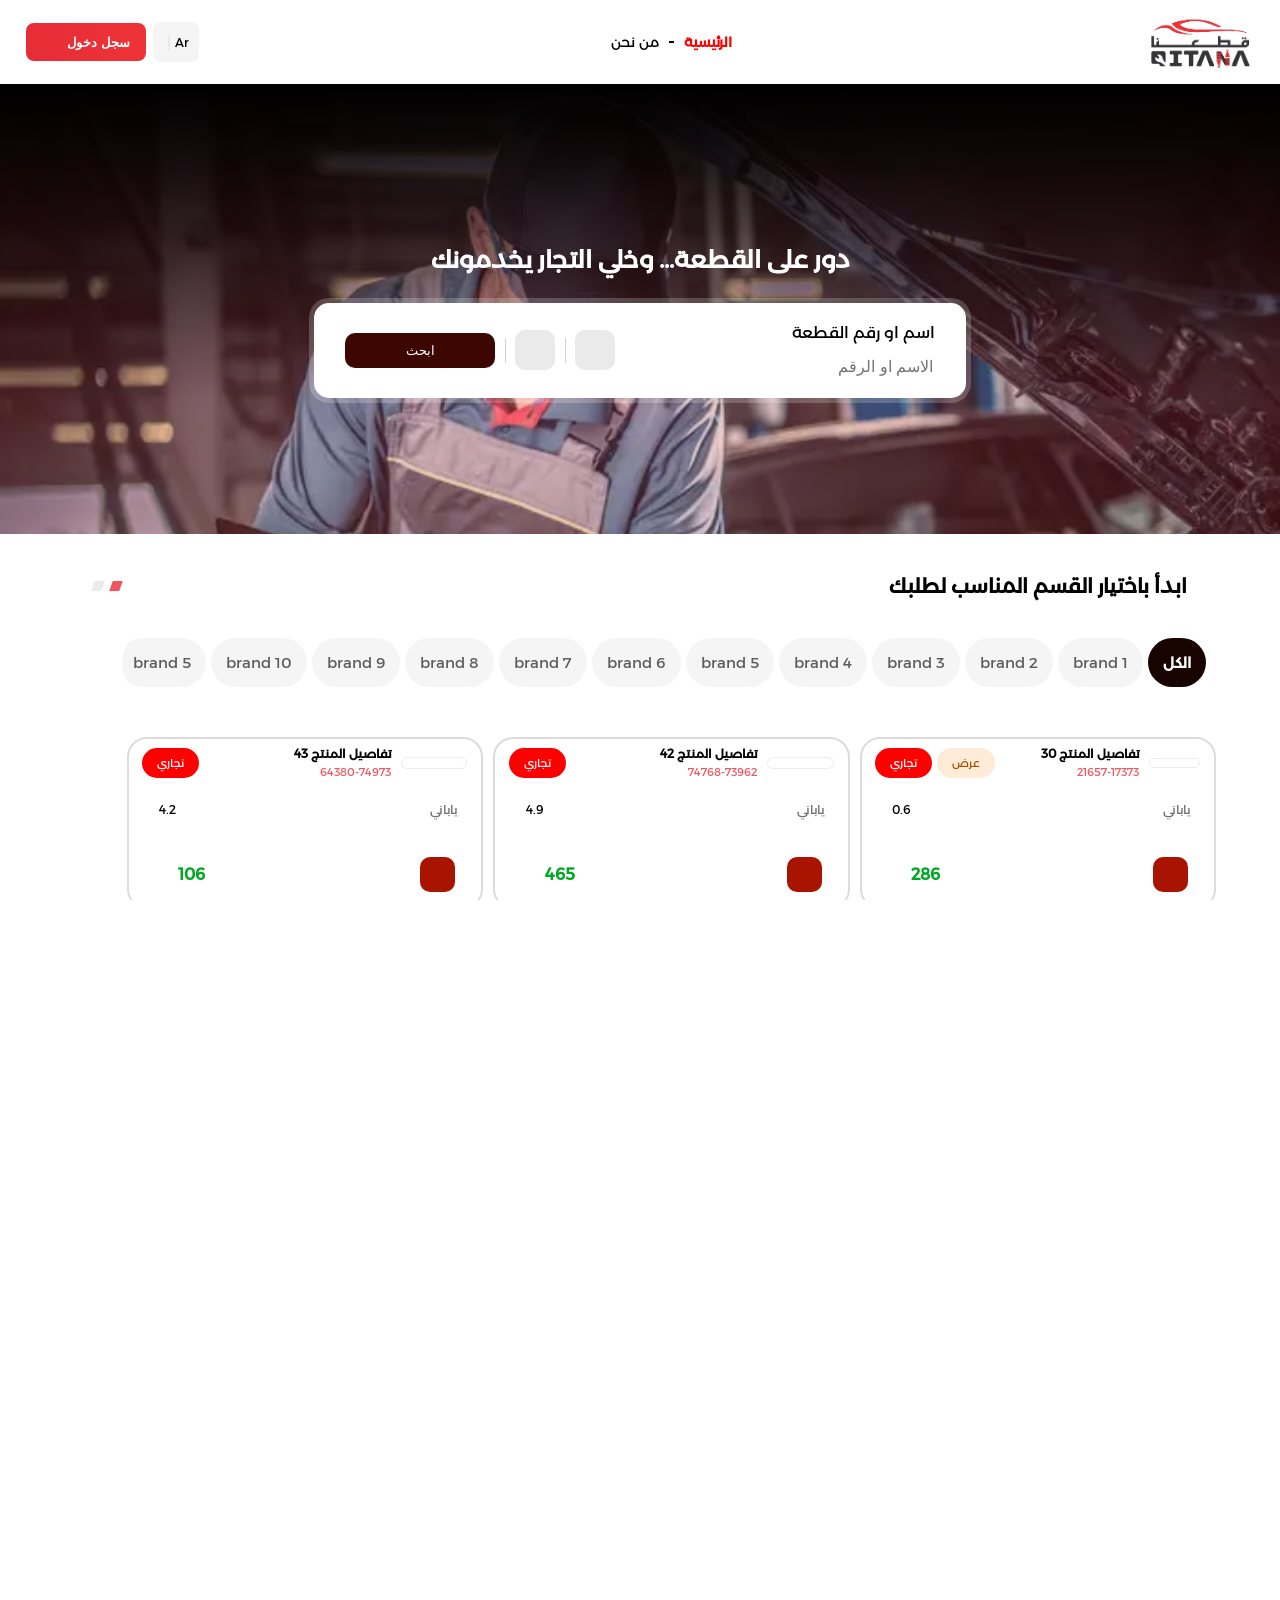
==== commit bd661550: ".." ====
--- a/index.html
+++ b/index.html
@@ -145,45 +145,7 @@
             <span class="hover"><i class="fa-solid fa-chevron-left"></i></span>
           </div>
         </div>
-        <div class="services-brand-container">
-          <ul>
-            <li>الكل</li>
-            <li>brand 1</li>
-            <li>brand 2</li>
-            <li>brand 3</li>
-            <li>brand 4</li>
-            <li>brand 5</li>
-            <li>brand 6</li>
-            <li>brand 7</li>
-            <li>brand 8</li>
-            <li>brand 9</li>
-            <li>brand 10</li>
-            <li>brand 5</li>
-            <li>brand 6</li>
-            <li>brand 7</li>
-            <li>brand 8</li>
-            <li>brand 9</li>
-            <li>brand 10</li>
-          </ul>
-        </div>
-        <div class="service-category-container">
-          <ul>
-            <li>أصلي</li>
-            <li>تجاري</li>
-          </ul>
-        </div>
-        <div class="service-factory-container">
-          <ul>
-            <li>اليابان</li>
-            <li>ألمانيا</li>
-            <li>اليابان</li>
-            <li>ألمانيا</li>
-            <li>اليابان</li>
-            <li>ألمانيا</li>
-            <li>اليابان</li>
-            <li>ألمانيا</li>
-          </ul>
-        </div>
+        <div id="filter-container"></div>
 
         <div id="services-items-container"></div>
 
@@ -353,6 +315,8 @@
       <!--- Footer Section ---->
       <section id="footer-section"></section>
     </section>
+    <script src="./assets/js/nav.js"></script>
+    <script src="./assets/js/filteration.js"></script>
     <script src="./assets/js/common.js"></script>
     <script src="./assets/js/index.js"></script>
   </body>
--- a/assets/css/responsive.css
+++ b/assets/css/responsive.css
@@ -1,10 +1,8 @@
-/* Base: Mobile first (320px) */
-
 @media (min-width: 320px) {
   #home {
-    -webkit-overflow-scrolling: touch; /* smooth scrolling on iOS */
-    scrollbar-width: none; /* Firefox: hide scrollbar */
-    -ms-overflow-style: none; /* IE/Edge: hide scrollbar */
+    -webkit-overflow-scrolling: touch;
+    scrollbar-width: none;
+    -ms-overflow-style: none;
     position: relative;
     display: flex;
     flex-direction: column;
@@ -66,7 +64,6 @@
   }
 
   #nav-container > div {
-    width: 20%;
     gap: 7px;
     display: flex;
     justify-content: space-between;
@@ -465,14 +462,13 @@
     width: 100%;
     height: 100%;
     background: linear-gradient(
-        to top,
-        rgba(227, 46, 47, 0.25) 30%,
-        rgba(0, 0, 0, 1)
-      ),
-      url("your-image.jpg");
+      to top,
+      rgba(227, 46, 47, 0.25) 30%,
+      rgba(0, 0, 0, 1)
+    );
     z-index: 0;
   }
-  #hero-section .search-form-container {
+  .search-form-container {
     display: flex;
     transform: translateY(100px);
     flex-direction: column;
@@ -487,7 +483,7 @@
     color: white;
     font-size: 24px;
   }
-  #hero-section #search-form {
+  #search-form {
     width: 100%;
     display: flex;
     flex-direction: column;
@@ -498,18 +494,18 @@
     border-radius: 10px;
     box-shadow: 0px 0px 0px 5px rgba(255, 255, 255, 0.2);
   }
-  #hero-section .select-container {
+  .select-container {
     width: 100%;
     position: relative;
   }
-  #hero-section #search-form {
+  #search-form {
     display: flex;
     flex-direction: column;
     justify-content: center;
     align-items: center;
     gap: 20px;
   }
-  #hero-section .search-form-input {
+  .search-form-input {
     position: relative;
     width: 100%;
     display: flex;
@@ -517,7 +513,7 @@
     gap: 5px;
   }
 
-  #hero-section .search-form-input ul {
+  .search-form-input ul {
     position: absolute;
     max-height: 92px;
     display: flex;
@@ -532,7 +528,7 @@
     background-color: rgb(252, 252, 252);
     z-index: 5;
   }
-  #hero-section .search-form-input ul li {
+  .search-form-input ul li {
     padding: 3% 0;
     text-align: center;
     width: 100%;
@@ -541,15 +537,15 @@
     border-bottom: 1px solid rgb(221, 221, 221);
     transition: all 0.3s ease-in-out;
   }
-  #hero-section .search-form-input ul li:hover {
+  .search-form-input ul li:hover {
     background-color: red;
     color: white;
   }
-  #hero-section .search-form-input label {
+  .search-form-input label {
     font-size: 12px;
     margin: 0 0 7px 0;
   }
-  #hero-section .input-value {
+  .input-value {
     padding: 2% 5%;
     width: 90%;
     display: flex;
@@ -558,19 +554,19 @@
     justify-content: center;
     box-shadow: 0 0.5px 0px 0px rgb(222, 222, 222);
   }
-  #hero-section .input-value input {
+  .input-value input {
     font-size: 16px;
     border: none;
     width: 100%;
     height: 100%;
   }
-  #hero-section .search-form-action {
+  .search-form-action {
     width: 100%;
     gap: 10px;
     display: flex;
     justify-content: space-between;
   }
-  #hero-section .search-form-action button {
+  .search-form-action button {
     width: 80%;
     font-size: 12px;
     border: none;
@@ -580,25 +576,28 @@
     font-weight: bold;
     background-color: rgba(60, 7, 0, 1);
   }
-  #hero-section .search-form-action i {
-    font-size: 25px;
+  .search-form-action i {
+    font-size: 20px;
     align-self: center;
     color: grey;
   }
-  #hero-section .search-form-action > div {
+  .search-form-action > div {
     background-color: rgba(245, 245, 245, 1);
-    padding: 2%;
+    padding: 4%;
     border-radius: 10px;
-  }
-
-  #hero-section .search-form-action hr {
+    display: flex;
+    justify-content: center;
+    align-items: center;
+  }
+
+  .search-form-action hr {
     height: 79%;
     align-self: center;
     background-color: rgba(210, 210, 210, 1);
     width: 2px;
     border: none;
   }
-  #hero-section .tablet-search-form {
+  .tablet-search-form {
     display: none;
   }
   /*-------- Services Section Styles -------*/
@@ -643,10 +642,12 @@
     font-size: 16px;
   }
   /* container handles scrolling */
-
-  #services-section .services-brand-container,
-  #services-section .service-category-container,
-  #services-section .service-factory-container {
+  #filter-container {
+    width: 100%;
+  }
+  .services-brand-container,
+  .service-category-container,
+  .service-factory-container {
     width: 95%;
     border-radius: 50px;
     overflow-x: auto;
@@ -660,27 +661,31 @@
     scrollbar-width: none; /* Firefox */
     -ms-overflow-style: none; /* IE/Edge */
   }
-  #services-section .services-brand-container {
+  #products .services-brand-container,
+  #products .service-category-container,
+  #products .service-factory-container {
+    width: 100%;
+  }
+  .services-brand-container {
     margin: 10px 0 0 0;
   }
-  #services-section .service-factory-container {
+  .service-factory-container {
     margin-bottom: 10px;
   }
 
   /* hide webkit scrollbars */
-  #services-section .services-brand-container::-webkit-scrollbar {
+  .services-brand-container::-webkit-scrollbar {
     height: 0;
     width: 0;
     background: transparent;
   }
 
   /* ul grows to fit items (so container scrolls) */
-  #services-section .services-brand-container ul,
-  #services-section .service-category-container ul,
-  #services-section .service-factory-container ul {
+  .services-brand-container ul,
+  .service-category-container ul,
+  .service-factory-container ul {
     display: flex;
     gap: 5px;
-    flex-wrap: nowrap;
     list-style: none;
     margin: 0;
     padding: 5px 10px; /* vertical padding only (avoid left/right that affects centering) */
@@ -689,9 +694,9 @@
   }
 
   /* list items */
-  #services-section .services-brand-container ul li,
-  #services-section .service-category-container ul li,
-  #services-section .service-factory-container ul li {
+  .services-brand-container ul li,
+  .service-category-container ul li,
+  .service-factory-container ul li {
     flex: 0 0 auto;
     white-space: nowrap;
     background-color: rgba(245, 245, 245, 1);
@@ -721,9 +726,9 @@
   }
 
   /* active */
-  #services-section .services-brand-container ul li.active,
-  #services-section .service-category-container ul li.active,
-  #services-section .service-factory-container ul li.active {
+  .services-brand-container ul li.active,
+  .service-category-container ul li.active,
+  .service-factory-container ul li.active {
     background-color: rgba(23, 3, 0, 1);
     color: #fff;
   }
@@ -737,12 +742,38 @@
     align-items: center;
     gap: 15px;
   }
-
-  #services-items-container .product {
-    padding: 6%;
+  .quantity-price-container {
+    display: flex;
+    justify-content: space-between;
+    align-items: center;
+    margin-top: 10px;
+    background: rgba(240, 255, 243, 0.1);
+    padding: 8px 12px;
+    border-radius: 6px;
+  }
+
+  .quantity-price-container .price {
+    display: flex;
+    align-items: center;
+    gap: 6px;
+  }
+
+  .quantity-price-container .price span {
+    font-size: 16px;
+    font-weight: bold;
+    color: rgba(0, 168, 36, 1);
+  }
+
+  .currency-icon {
+    width: 18px;
+    height: 18px;
+  }
+
+  .product {
+    padding: 15px;
     border-radius: 20px;
     border: 2px solid rgba(220, 220, 220, 1);
-    width: 100%;
+
     display: flex;
     gap: 10px;
     flex-direction: column;
@@ -750,7 +781,7 @@
     transition: transform 0.3s ease;
   }
 
-  #services-items-container .product-details {
+  .product-details {
     display: flex;
     justify-content: flex-start;
     align-items: center;
@@ -758,17 +789,17 @@
     gap: 10px;
   }
 
-  #services-items-container .product-details h4 {
+  .product-details h4 {
     margin: 0;
     font-size: 12px;
   }
 
-  #services-items-container .product-details span {
+  .product-details span {
     font-size: 11px;
     color: rgba(239, 85, 93, 1);
   }
 
-  #services-items-container .product-details img {
+  .product-details img {
     width: 20%;
     height: 20%;
     border: 1px solid rgb(237, 237, 237);
@@ -776,74 +807,74 @@
     padding: 2%;
   }
 
-  #services-items-container .product-details-container {
+  .product-details-container {
     display: flex;
     justify-content: space-between;
     align-items: center;
   }
 
-  #services-items-container .category-type {
+  .category-type {
     display: flex;
     justify-content: flex-end;
     align-items: center;
     gap: 5px;
   }
 
-  #services-items-container .category-type p {
+  .category-type p {
     margin: 0;
     font-size: 11px;
     padding: 8px 15px;
     border-radius: 15px;
   }
 
-  #services-items-container .category-type .category-name {
+  .category-type .category-name {
     background-color: rgba(0, 53, 179, 1);
     color: white;
   }
 
-  #services-items-container .category-type .offer {
+  .category-type .offer {
     background-color: rgba(255, 235, 215, 1);
     color: rgba(168, 85, 0, 1);
   }
 
-  #services-items-container .product-evaluation {
+  .product-evaluation {
     display: flex;
     justify-content: space-between;
     align-items: center;
   }
 
-  #services-items-container .product-evaluation .factory {
+  .product-evaluation .factory {
     display: flex;
     align-items: center;
     gap: 10px;
   }
 
-  #services-items-container .product-evaluation img {
+  .product-evaluation img {
     width: 25%;
     height: 25%;
   }
 
-  #services-items-container .product-evaluation .factory p {
+  .product-evaluation .factory p {
     font-size: 12px;
     color: rgba(112, 112, 112, 1);
   }
 
-  #services-items-container .product-evaluation .eval {
+  .product-evaluation .eval {
     display: flex;
     align-items: center;
     gap: 3px;
   }
 
-  #services-items-container .product-evaluation .eval span,
-  #services-items-container .product-evaluation .eval i {
+  .product-evaluation .eval span,
+  .product-evaluation .eval i {
     font-size: 12px;
   }
 
-  #services-items-container .product-evaluation .eval i {
+  .product-evaluation .eval i {
     color: rgba(255, 148, 38, 1);
   }
 
-  #services-items-container .product-action-container {
+  .product-action-container {
     padding: 2% 0;
     display: flex;
     justify-content: flex-start;
@@ -851,7 +882,7 @@
   }
 
   /* Product action button (collapsed +) */
-  #services-items-container .product-action-btn {
+  .product-action-btn {
     display: flex;
     justify-content: center;
     align-items: center;
@@ -863,13 +894,13 @@
     cursor: pointer;
     transition: background-color 0.3s ease, color 0.3s ease;
   }
-  #services-items-container .product-action-btn i {
+  .product-action-btn i {
     font-size: 12px;
     transition: color 0.3s ease;
   }
 
   /* Expandable Input */
-  #services-items-container .action-input {
+  .action-input {
     display: flex;
     align-items: center;
     justify-content: space-between;
@@ -892,13 +923,13 @@
       background-color 0.4s ease, color 0.4s ease;
   }
 
-  #services-items-container .action-input i {
+  .action-input i {
     font-size: 12px;
     cursor: pointer;
     transition: color 0.3s ease;
   }
 
-  #services-items-container .action-input input {
+  .action-input input {
     width: 35px;
     text-align: center;
     border: none;
@@ -910,18 +941,18 @@
   }
 
   /* Active state */
-  #services-items-container .action-input.active {
+  .action-input.active {
     max-width: 120px;
     opacity: 1;
     pointer-events: auto;
 
     color: black;
   }
-  #services-items-container .action-input.active i {
+  .action-input.active i {
     color: black;
   }
   /* Collapsed (default) */
-  #services-items-container .add-product {
+  .add-product {
     color: white;
     width: 35px;
     height: 35px;
@@ -936,7 +967,7 @@
     transition: width 0.35s ease, background-color 0.35s ease, color 0.35s ease;
   }
 
-  #services-items-container .add-product i {
+  .add-product i {
     font-size: 16px;
     width: 100%;
     height: 100%;
@@ -947,7 +978,7 @@
     transition: opacity 0.3s ease;
   }
 
-  #services-items-container .add-product input {
+  .add-product input {
     display: none;
     width: 20%;
     height: 36px;
@@ -960,27 +991,27 @@
   }
 
   /* Expanded state */
-  #services-items-container .add-product.expanded {
+  .add-product.expanded {
     width: 100px;
     color: black;
     background-color: rgba(235, 235, 235, 1);
   }
 
-  #services-items-container .add-product.expanded input {
+  .add-product.expanded input {
     display: block;
   }
 
-  #services-items-container .add-product.expanded .fa-minus {
+  .add-product.expanded .fa-minus {
     display: flex;
   }
 
   /* Default hide minus */
-  #services-items-container .add-product .fa-minus {
+  .add-product .fa-minus {
     display: none;
   }
 
   /* Hide collapsed + button */
-  #services-items-container .hidden {
+  .hidden {
     display: none !important;
   }
   /*-------------- Pagination Styles ---------*/
@@ -1454,10 +1485,12 @@
     color: rgba(230, 44, 54, 1);
     width: 144px;
     height: 44px;
+    border: 1px solid rgba(255, 200, 200, 1);
     border-bottom-right-radius: 16px;
     border-bottom-left-radius: 16px;
     background-color: rgba(255, 229, 229, 1);
-    border-color: rgba(255, 200, 200, 1);
+
+    box-shadow: 0px 15px 50px 0px rgba(255, 200, 200, 1);
   }
   #about .what-we-offer ul {
     padding: 20px 10px;
@@ -1493,6 +1526,114 @@
   }
   #about .what-we-offer img {
     display: none;
+  }
+  /*------------ Products ----------------*/
+  #products {
+    width: 100%;
+    display: flex;
+    flex-direction: column;
+    align-items: center;
+  }
+  #products .search-form-container {
+    transform: none;
+    width: 100%;
+    box-shadow: 0px 10px 15px 0px rgba(195, 195, 195, 0.5);
+    border-radius: 14px;
+    border: 5px solid rgba(195, 195, 195, 0.25);
+  }
+  #products #search-form {
+    width: 95%;
+  }
+  #products .hero-img-holder {
+    position: relative;
+    background-image: none;
+    background-color: rgba(195, 195, 195, 1);
+    height: 200px;
+  }
+  #products #search-form {
+    gap: 10px;
+  }
+
+  #products .search-form-container .input-value {
+    flex-direction: column;
+    align-items: flex-start;
+    gap: 10px;
+    padding: 12px;
+    box-shadow: none;
+    border-radius: 14px;
+    border: 6px solid rgba(209, 209, 209, 0.2);
+    background-color: white;
+  }
+  #products .search-form-container .input-value input {
+    font-size: 15px;
+  }
+  #products .search-form-container label {
+    margin: 0;
+  }
+  #products .products-details-holder {
+    padding: 30px 0;
+    width: 90%;
+    display: flex;
+    flex-direction: column;
+    justify-content: center;
+    align-items: center;
+    gap: 10px;
+  }
+  #products #nav-details {
+    display: flex;
+    gap: 10px;
+    font-size: 12px;
+    align-self: flex-start;
+  }
+  #services-items-container {
+    width: 100%;
+    display: flex;
+    flex-direction: column;
+    justify-content: center;
+    align-items: center;
+  }
+  #products .title-details {
+    width: 100%;
+  }
+  #services-items-container .product {
+    width: 85%;
+  }
+  #products #services-items-container .product {
+    width: 95%;
+  }
+  #products .search-result-container {
+    display: flex;
+    flex-direction: column;
+    justify-content: center;
+    align-items: flex-start;
+    gap: 15px;
+  }
+  #products .search-result-container .search-result {
+    display: flex;
+    justify-content: flex-start;
+    align-items: center;
+    gap: 15px;
+  }
+  #products .search-result-container .search-result > div {
+    font-size: 11px;
+    color: rgba(170, 170, 170, 1);
+  }
+
+  #products .search-result-container .select-box-search-result {
+    display: flex;
+    gap: 10px;
+  }
+  #products .search-result-container button {
+    display: flex;
+    gap: 10px;
+    justify-content: space-between;
+    border-radius: 10px;
+    padding: 10px 14px;
+    background-color: rgba(245, 245, 245, 1);
+    border: 1px solid rgba(210, 210, 210, 1);
+  }
+  #products .search-result-container button span {
+    color: rgb(119, 119, 119);
   }
 
   /*------- Footer Section Styles -------*/
@@ -1980,7 +2121,17 @@
   #hero-section .search-form-container {
     height: 350px;
     transform: translateX(0);
-    /* transform: translateY(-50%); */
+  }
+  #products #hero-section .search-form-container {
+    height: auto;
+    background-color: rgba(245, 245, 245, 1);
+    border-radius: 0px;
+    border: none;
+    padding: 40px 0;
+    box-shadow: none;
+  }
+  #products #hero-section .tablet-search-form {
+    border: 5px solid rgba(209, 209, 209, 0.2);
   }
   #hero-section #search-form {
     display: none;
@@ -1994,9 +2145,13 @@
     padding: 5%;
     box-shadow: 0px 0px 0px 5px rgba(255, 255, 255, 0.2);
   }
+  #products #hero-section .tablet-search-form {
+    padding: 15px 20px;
+  }
   #hero-section .tablet-search-form > div:last-child {
     width: 200px;
     display: flex;
+    flex-direction: row-reverse;
     justify-content: space-between;
     align-items: center;
   }
@@ -2061,9 +2216,10 @@
     justify-content: flex-start;
     align-items: center;
   }
-  #services-items-container .product {
+  #services-items-container .product,
+  #products #services-items-container .product {
     width: 44.7%;
-    padding: 2%;
+    padding: 25px 10px;
     height: 140px;
   }
   #pagination-section {
@@ -2215,6 +2371,13 @@
     gap: 50px;
   }
 
+  /*----------- Product Styles ----------*/
+  #products .search-result-container {
+    flex-direction: row;
+    justify-content: space-between;
+    align-items: center;
+  }
+
   /*--------- Footer Section Styles -------*/
   #footer-section {
     padding: 8%;
@@ -2359,6 +2522,9 @@
   #hero-section {
     height: 450px;
   }
+  #products #hero-section {
+    height: auto;
+  }
   #hero-section .search-form-container {
     height: 450px;
   }
@@ -2392,7 +2558,8 @@
     padding: 10px;
   }
   /*---------- Prodcut Section Styles --------*/
-  #services-items-container .product {
+  #services-items-container .product,
+  #products #services-items-container .product {
     width: 28.2%;
     padding: 1.2%;
     height: 140px;
@@ -2574,7 +2741,8 @@
   #hero-section {
     height: 1200px;
   }
-  /*------------ Services Section Styles -----------*/
+
+  /*---------- Services Section Styles -----------*/
   #services-section .services-pagination-holder span i {
     font-size: 20px;
   }
@@ -2582,7 +2750,8 @@
     padding: 10px;
   }
   /*---------- Prodcut Section Styles --------*/
-  #services-items-container .product {
+  #services-items-container .product,
+  #products #services-items-container .product {
     width: 20.1%;
     padding: 2%;
     height: 140px;
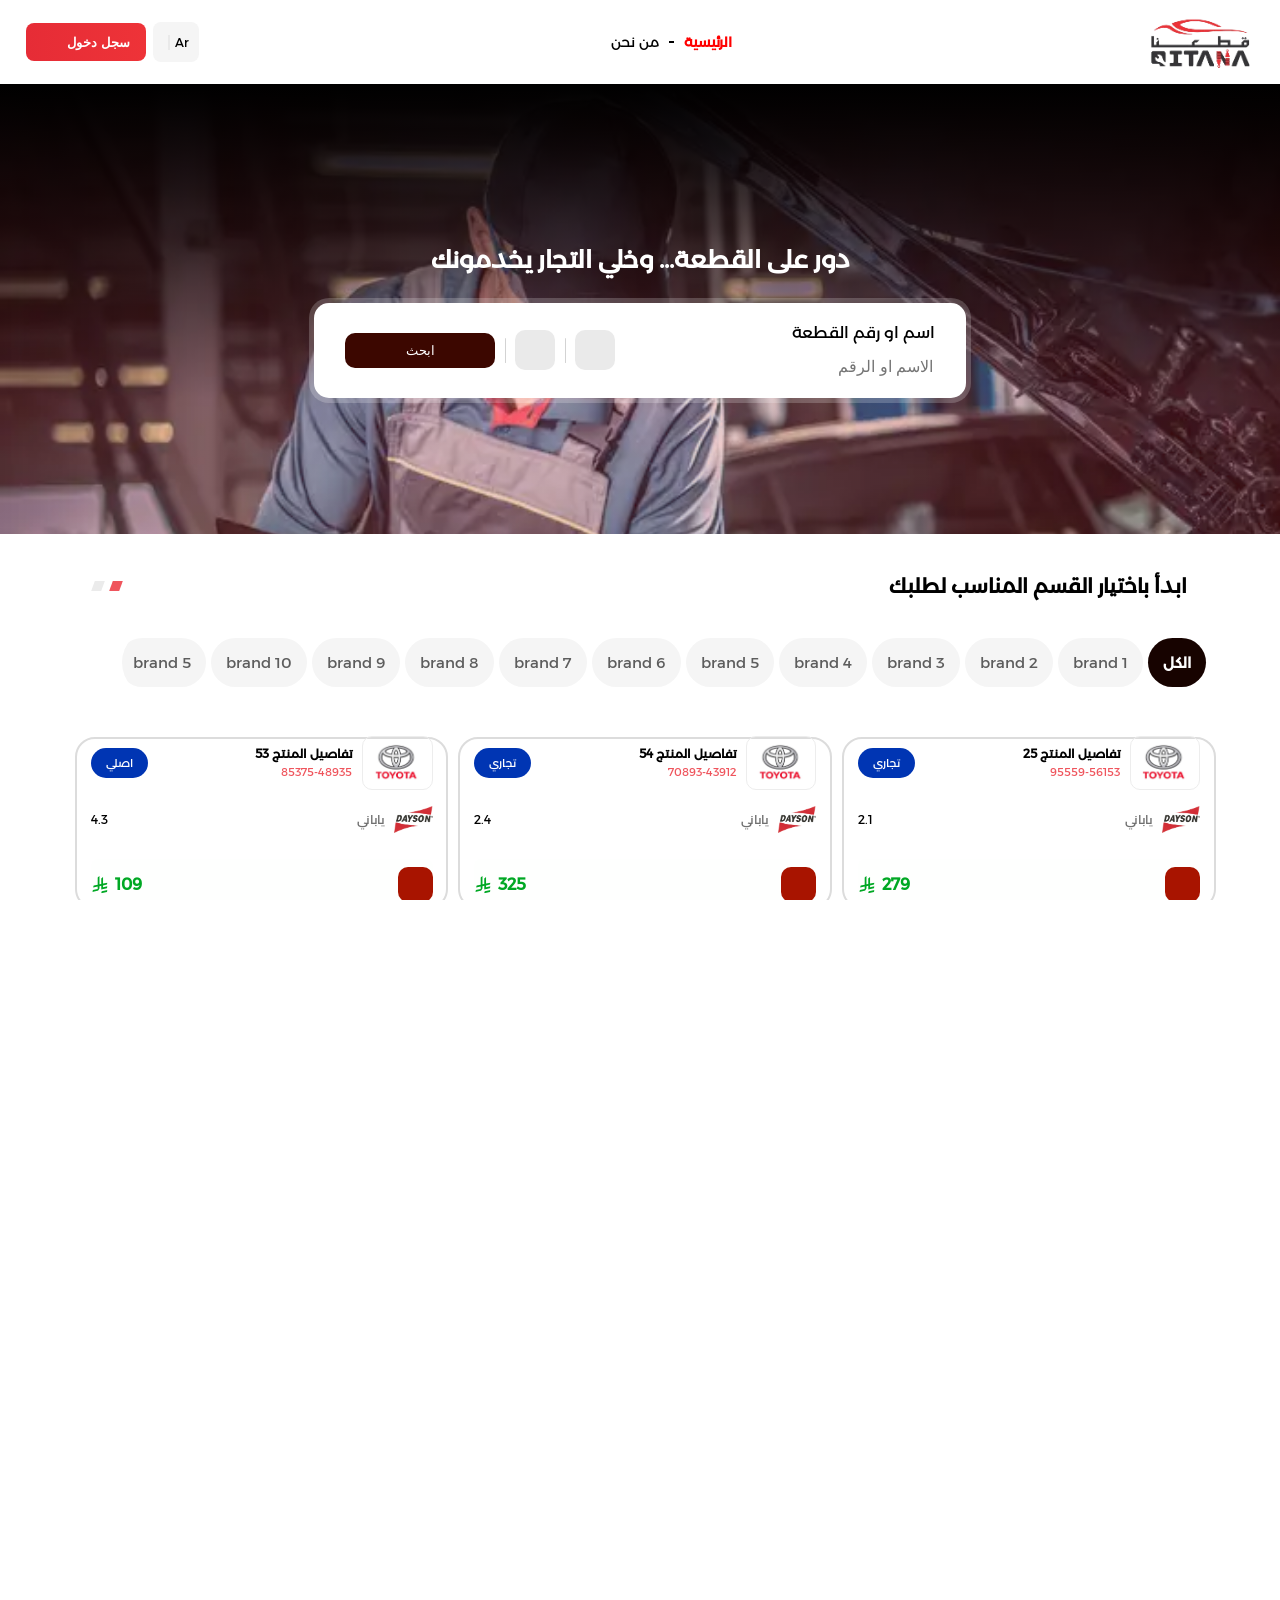
==== commit 1be83938: "..." ====
--- a/index.html
+++ b/index.html
@@ -145,21 +145,12 @@
             <span class="hover"><i class="fa-solid fa-chevron-left"></i></span>
           </div>
         </div>
+        <!---- Filteration Dynamic Redering ---->
         <div id="filter-container"></div>
-
+        <!--- Products Dynamic Rendering -------->
         <div id="services-items-container"></div>
-
-        <div id="pagination-section">
-          <ul class="pagination-container">
-            <i class="fa-solid fa-chevron-left"></i>
-            <li class="hover active-page">1</li>
-            <li class="hover">2</li>
-            <li class="hover">3</li>
-            <li class="hover">...</li>
-            <li class="hover">4</li>
-            <i class="fa-solid fa-chevron-right hover"></i>
-          </ul>
-        </div>
+        <!--- Pagination Dynamic Rendering ----->
+        <div id="pagination-section"></div>
       </section>
       <!-- Why Choose Us Section ---->
       <section id="why-choose-us">
@@ -316,8 +307,9 @@
       <section id="footer-section"></section>
     </section>
     <script src="./assets/js/nav.js"></script>
+    <script src="./assets/js/search.js"></script>
     <script src="./assets/js/filteration.js"></script>
     <script src="./assets/js/common.js"></script>
-    <script src="./assets/js/index.js"></script>
+    <script type="module" src="./assets/js/index.js"></script>
   </body>
 </html>
--- a/assets/css/responsive.css
+++ b/assets/css/responsive.css
@@ -442,6 +442,9 @@
     align-items: center;
     height: 350px;
   }
+  #products #hero-section {
+    height: auto;
+  }
   #hero-section .hero-img-holder {
     position: absolute;
     display: flex;
@@ -511,6 +514,9 @@
     display: flex;
     flex-direction: column;
     gap: 5px;
+  }
+  #products .search-subcontainer {
+    width: 100%;
   }
 
   .search-form-input ul {
@@ -748,7 +754,7 @@
     align-items: center;
     margin-top: 10px;
     background: rgba(240, 255, 243, 0.1);
-    padding: 8px 12px;
+    padding: 8px 0;
     border-radius: 6px;
   }
 
@@ -1238,6 +1244,7 @@
     align-items: center;
   }
   #browsing-section > div:first-child {
+    margin-bottom: 100px;
     width: 100%;
     height: 450px;
     position: relative;
@@ -1536,6 +1543,9 @@
   }
   #products .search-form-container {
     transform: none;
+    display: flex;
+    justify-content: center;
+    align-items: center;
     width: 100%;
     box-shadow: 0px 10px 15px 0px rgba(195, 195, 195, 0.5);
     border-radius: 14px;
@@ -1635,10 +1645,558 @@
   #products .search-result-container button span {
     color: rgb(119, 119, 119);
   }
-
+  /*-------------- Product View Section Styles ------------*/
+  #product-view-section {
+    width: 100%;
+  }
+  #product-view-section .main-container {
+    width: 90%;
+    padding: 40px 0;
+    gap: 32px;
+  }
+  #product-view-section,
+  #product-view-section .main-container {
+    display: flex;
+    flex-direction: column;
+    justify-content: flex-start;
+    align-items: center;
+  }
+  #product-view-section > #nav-details {
+    display: none;
+  }
+  #product-view-section .product-details-view-container {
+    width: 100%;
+    display: flex;
+    flex-direction: column-reverse;
+    align-items: center;
+    gap: 32px;
+  }
+
+  #product-view-section .product-img-container {
+    display: flex;
+    flex-direction: column;
+    width: 100%;
+    gap: 10.18px;
+  }
+
+  #product-view-section .product-main-img {
+    height: 400px;
+    border-radius: 20.23px;
+    display: flex;
+    flex-direction: column;
+    justify-content: center;
+    align-items: center;
+    border: 1px solid rgba(230, 230, 230, 1);
+    background-color: rgba(245, 245, 245, 1);
+  }
+  #product-view-section .product-sub-imgs {
+    padding: 10px;
+    overflow-x: scroll;
+    display: flex;
+    justify-content: flex-start;
+    gap: 16px;
+    align-items: center;
+  }
+  #product-view-section .product-sub-imgs img {
+    width: 80.5px;
+    height: 85.54px;
+  }
+  #product-view-section .product-main-img img {
+    width: 268px;
+    height: 293px;
+  }
+  #product-view-section .product-main-img .swip-container {
+    display: flex;
+    justify-content: space-between;
+    align-items: center;
+    width: 87%;
+  }
+  #product-view-section .product-main-img .swip-container i {
+    width: 25px;
+    height: 25px;
+    border-radius: 50%;
+    background-color: rgba(255, 255, 255, 1);
+    padding: 10px;
+    display: flex;
+    justify-content: center;
+    align-items: center;
+  }
+  #product-view-section .product-main-img .swip-container i:last-child {
+    color: red;
+  }
+
+  #product-view-section .details-view {
+    display: flex;
+    flex-direction: column;
+    gap: 10px;
+  }
+  #product-view-section .details-view,
+  #product-view-section .details-view > div {
+    width: 100%;
+  }
+  #product-view-section .details-view > div:first-child {
+    display: flex;
+    flex-direction: column;
+    gap: 10px;
+  }
+  #product-view-section .details-view .first-holder {
+    display: flex;
+    flex-direction: column;
+    gap: 10px;
+  }
+  #product-view-section .details-view .first-holder .quantity {
+    display: flex;
+    align-items: center;
+    gap: 16px;
+    font-size: 12px;
+  }
+  #product-view-section .details-view .first-holder .quantity span {
+    color: rgba(239, 85, 93, 1);
+  }
+  #product-view-section .details-view .first-holder .quantity h6 {
+    color: rgba(140, 140, 140, 1);
+  }
+  #product-view-section .details-view .first-holder label {
+    font-size: 12px;
+    width: fit-content;
+    background-color: rgba(255, 231, 231, 1);
+  }
+  #product-view-section .details-view .first-holder h6,
+  #product-view-section .details-view .first-holder h3 {
+    margin: 0;
+  }
+  #product-view-section .details-view > div:first-child .price {
+    width: fit-content;
+    display: flex;
+    gap: 10px;
+    justify-content: space-between;
+    align-items: center;
+    padding: 0 11.67px;
+    color: rgba(3, 136, 32, 1);
+    background-color: rgba(240, 255, 243, 1);
+    font-size: 20px;
+  }
+  #product-view-section .details-view hr {
+    width: 100%;
+    height: 1px;
+    border: none;
+    background-color: rgba(230, 230, 230, 1);
+  }
+  #product-view-section .details-view .details-container {
+    display: flex;
+    flex-direction: column;
+    gap: 34px;
+  }
+  #product-view-section
+    .details-view
+    .details-container
+    .factory-details-holder {
+    display: flex;
+    align-items: center;
+    gap: 32px;
+  }
+  #product-view-section
+    .details-view
+    .details-container
+    .factory-details-holder
+    > div,
+  #product-view-section
+    .details-view
+    .details-container
+    .alternate-numbers-container {
+    width: 100%;
+    display: flex;
+    flex-direction: column;
+    gap: 5px;
+  }
+  #product-view-section
+    .details-view
+    .details-container
+    .alternate-numbers-container
+    > div {
+    text-decoration: underline;
+  }
+  #product-view-section
+    .details-view
+    .details-container
+    .factory-details-holder
+    hr {
+    width: 1px;
+    height: 50%;
+    border: none;
+    background-color: rgba(220, 220, 220, 1);
+  }
+  #product-view-section .details-view .details-container label {
+    color: rgba(140, 140, 140, 1);
+    font-size: 12px;
+  }
+  #product-view-section .details-view .details-container span {
+    font-size: 15px;
+  }
+  #product-view-section
+    .details-view
+    .details-container
+    .factory-details-holder
+    .part-number
+    span {
+    color: rgba(239, 85, 93, 1);
+    text-decoration: underline;
+  }
+  #product-view-section .details-view .product-action-container {
+    display: flex;
+    justify-content: space-between;
+    align-items: center;
+    font-size: 16px;
+  }
+  #product-view-section
+    .details-view
+    .product-action-container
+    > div:last-child {
+    padding: 16px 20px;
+    border-radius: 10px;
+    font-size: 16px;
+    background-color: rgba(245, 245, 245, 1);
+  }
+  #product-view-section
+    .details-view
+    .product-action-container
+    > div:first-child {
+    display: flex;
+    align-items: center;
+    gap: 5px;
+    background-color: rgba(208, 24, 0, 1);
+    color: white;
+    padding: 16px 20px;
+    border-radius: 10px;
+  }
+  .details-view .product-action-container > div:first-child input,
+  .details-view .product-action-container > div:first-child i:last-child {
+    display: none;
+  }
+  #product-view-section .main-container .purchasing-policy {
+    width: 100%;
+    display: flex;
+    flex-direction: column;
+    gap: 25px;
+    background-color: rgba(249, 249, 249, 1);
+    border: 1px solid rgba(235, 235, 235, 1);
+
+    border-radius: 14px;
+  }
+  #product-view-section .main-container .purchasing-policy h3,
+  #product-view-section .main-container .purchasing-policy ul {
+    margin: 0;
+  }
+  #product-view-section .main-container .purchasing-policy h3 {
+    padding: 30px 30px 0 0;
+  }
+  #product-view-section .main-container .purchasing-policy ul {
+    list-style: none;
+    padding: 0 30px 30px 0;
+    display: flex;
+    flex-direction: column;
+    gap: 17px;
+    font-size: 12px;
+    color: rgba(112, 112, 112, 1);
+  }
+  #product-view-section .main-container .purchasing-policy ul li {
+    display: flex;
+    gap: 10px;
+    align-items: center;
+  }
+  #product-view-section .main-container .purchasing-policy ul span {
+    width: 3px;
+    height: 3px;
+    background-color: rgb(60, 60, 60);
+    border-radius: 50%;
+  }
+  #product-view-section .main-container .advertise-title {
+    display: flex;
+    flex-direction: column;
+    gap: 10px;
+    width: 100%;
+  }
+  #product-view-section .main-container .advertise-title > div {
+    border-radius: 18px;
+    height: 128px;
+    background-color: rgba(251, 251, 251, 1);
+    display: flex;
+    justify-content: center;
+    align-items: center;
+    font-size: 18px;
+  }
+  #product-view-section .main-container .alternate-product-container {
+    width: 90%;
+  }
+  #product-view-section .main-container .alternate-product-container .intro {
+    display: flex;
+    justify-content: space-between;
+    align-items: center;
+  }
+  #product-view-section
+    .main-container
+    .alternate-product-container
+    .pagi-holder {
+    display: flex;
+    justify-content: flex-end;
+    gap: 10px;
+    align-items: center;
+  }
+  #product-view-section
+    .main-container
+    .alternate-product-container
+    .pagi-holder
+    > div {
+    border-radius: 50%;
+    padding: 10px;
+    background-color: white;
+    box-shadow: 0px 0px 1px -0.5px rgb(180, 180, 180);
+  }
+  #product-view-section
+    .main-container
+    .alternate-product-container
+    .pagi-holder
+    > div:last-child {
+    box-shadow: 0px 0px 25px -10px black;
+    color: red;
+  }
+  #product-view-section .main-container #services-items-container > div {
+    width: 100%;
+  }
+  #product-view-section .main-container .reviews-container {
+    width: 100%;
+    display: flex;
+    flex-direction: column-reverse;
+
+    gap: 20px;
+  }
+  #product-view-section .main-container .comments-container {
+    padding: 24px;
+    border-radius: 18px;
+    border: 1px solid rgba(235, 235, 235, 1);
+  }
+  #product-view-section .main-container .comments-container {
+    display: flex;
+    flex-direction: column;
+    gap: 10px;
+  }
+  #product-view-section .main-container .comments-container hr {
+    width: 100%;
+    height: 1px;
+    border: none;
+    background-color: rgba(240, 240, 240, 1);
+  }
+  #product-view-section .main-container .comments-container .comment {
+    display: flex;
+    flex-direction: column;
+    gap: 5px;
+  }
+  #product-view-section .main-container .comments-container .comment .client {
+    display: flex;
+    gap: 25px;
+    align-items: center;
+  }
+  #product-view-section
+    .main-container
+    .comments-container
+    .comment
+    .client
+    span {
+    font-size: 14px;
+  }
+  #product-view-section
+    .main-container
+    .comments-container
+    .comment
+    .client
+    span:last-child
+    i {
+    color: rgba(0, 157, 34, 1);
+  }
+  #product-view-section .main-container .comments-container .comment > span {
+    font-size: 12px;
+    color: rgba(130, 130, 130, 1);
+  }
+  #product-view-section .main-container .comments-container .comment p {
+    font-size: 14px;
+    margin: 15px 0 0 0;
+  }
+  #product-view-section .main-container .evaluation-container {
+    display: flex;
+    flex-direction: column;
+    gap: 30px;
+  }
+  #product-view-section .main-container .evaluation-container h3,
+  #product-view-section .main-container .evaluation-container h4,
+  #product-view-section .main-container .evaluation-container p {
+    margin: 0;
+  }
+  #product-view-section .main-container .evaluation-container > div {
+    display: flex;
+    flex-direction: column;
+    gap: 10px;
+  }
+  #product-view-section .main-container .evaluation-container > div i {
+    color: rgba(0, 157, 34, 1);
+  }
+  #product-view-section .main-container .evaluation-container .eval-note {
+    font-size: 11px;
+    color: rgba(130, 130, 130, 1);
+  }
+  #product-view-section .main-container .evaluation-container .eval-diagram {
+    display: flex;
+    flex-direction: column;
+    gap: 5px;
+  }
+  #product-view-section
+    .main-container
+    .evaluation-container
+    .eval-diagram
+    > div {
+    font-size: 11px;
+    display: flex;
+    align-items: center;
+    gap: 5px;
+  }
+  #product-view-section
+    .main-container
+    .evaluation-container
+    .eval-diagram
+    > div
+    > div {
+    width: 100%;
+    height: 10px;
+    border-radius: 20px;
+    overflow: hidden;
+    background-color: rgba(245, 245, 245, 1);
+  }
+  #product-view-section
+    .main-container
+    .evaluation-container
+    .eval-diagram
+    .bg {
+    height: 100%;
+  }
+  #product-view-section
+    .main-container
+    .evaluation-container
+    .eval-diagram
+    > div:first-child
+    > div
+    .bg {
+    width: 80%;
+    background-color: rgba(0, 157, 34, 1);
+  }
+  #product-view-section
+    .main-container
+    .evaluation-container
+    .eval-diagram
+    > div:nth-child(2)
+    > div
+    .bg {
+    width: 60%;
+    background-color: rgba(130, 174, 4, 1);
+  }
+  #product-view-section
+    .main-container
+    .evaluation-container
+    .eval-diagram
+    > div:nth-child(3)
+    > div
+    .bg {
+    width: 20%;
+    background-color: rgba(242, 170, 49, 1);
+  }
+  #product-view-section
+    .main-container
+    .evaluation-container
+    .eval-diagram
+    > div:nth-child(4)
+    > div
+    .bg {
+    width: 7%;
+    background-color: rgba(243, 108, 49, 1);
+  }
+  #product-view-section
+    .main-container
+    .evaluation-container
+    .eval-diagram
+    > div:nth-child(5)
+    > div
+    .bg {
+    width: 2%;
+    background-color: rgba(243, 108, 49, 1);
+  }
+
+  #product-view-section
+    .main-container
+    .evaluation-container
+    .eval-diagram
+    > div:first-child
+    span
+    i {
+    color: rgba(0, 157, 34, 1);
+  }
+  #product-view-section
+    .main-container
+    .evaluation-container
+    .eval-diagram
+    > div:nth-child(2)
+    span
+    i {
+    color: rgba(130, 174, 4, 1);
+  }
+  #product-view-section
+    .main-container
+    .evaluation-container
+    .eval-diagram
+    > div:nth-child(3)
+    span
+    i {
+    color: rgba(242, 170, 49, 1);
+  }
+  #product-view-section
+    .main-container
+    .evaluation-container
+    .eval-diagram
+    > div:nth-child(4)
+    span
+    i {
+    color: rgba(243, 108, 49, 1);
+  }
+  #product-view-section
+    .main-container
+    .evaluation-container
+    .eval-diagram
+    > div:nth-child(5)
+    span
+    i {
+    color: rgba(243, 108, 49, 1);
+  }
+  #product-view-section .main-container .add-comment {
+    display: flex;
+    flex-direction: column;
+    gap: 15px;
+  }
+  #product-view-section .main-container .add-comment textarea {
+    resize: none;
+    height: 137px;
+    border: 1px solid rgba(226, 226, 226, 1);
+    border-radius: 14px;
+    padding: 10px 14px;
+  }
+  #product-view-section .main-container .add-comment button {
+    width: fit-content;
+    border: none;
+    background-color: rgba(239, 85, 93, 1);
+    border-radius: 6px;
+
+    color: black;
+    padding: 10px 20px;
+  }
   /*------- Footer Section Styles -------*/
   #footer-section {
-    margin-top: 100px;
+    /* margin-top: 100px; */
     background-color: black;
     width: 100%;
     display: flex;
@@ -2208,6 +2766,7 @@
     padding: 5px;
   }
   /*---------- Prodcut Section Styles --------*/
+
   #services-items-container {
     width: 100%;
     flex-direction: row;
@@ -2377,7 +2936,69 @@
     justify-content: space-between;
     align-items: center;
   }
-
+  #products #search-form {
+    width: 80%;
+  }
+
+  /*--------- Product View Section Styles ------*/
+
+  #product-view-section > #nav-details {
+    width: 100%;
+    display: flex;
+    align-self: flex-start;
+    padding: 30px 50px 0 0;
+    font-size: 11px;
+    gap: 10px;
+  }
+
+  #product-view-section .product-img-container {
+    width: 100%;
+    flex-direction: row;
+    justify-content: space-between;
+    height: 463px;
+  }
+  #product-view-section .product-main-img {
+    width: 100%;
+    height: 100%;
+  }
+  #product-view-section .product-main-img img {
+    width: 500px;
+    height: 354.93px;
+  }
+  #product-view-section .product-sub-imgs {
+    flex-direction: column;
+  }
+  #product-view-section .product-sub-imgs img {
+    width: 100%;
+  }
+  #product-view-section .details-view > div:first-child {
+    flex-direction: row;
+    align-items: flex-end;
+    justify-content: space-between;
+  }
+  #product-view-section .main-container .advertise-title {
+    flex-direction: row;
+    justify-content: space-between;
+  }
+  #product-view-section .main-container .advertise-title > div {
+    width: 100%;
+  }
+  #product-view-section .main-container #services-items-container > div {
+    width: 45%;
+  }
+  #product-view-section .main-container .alternate-product-container {
+    width: 100%;
+  }
+  #product-view-section .main-container .reviews-container {
+    flex-direction: row;
+    width: 100%;
+  }
+  #product-view-section .main-container .comments-container {
+    width: 100%;
+  }
+  #product-view-section .main-container .evaluation-container {
+    width: 100%;
+  }
   /*--------- Footer Section Styles -------*/
   #footer-section {
     padding: 8%;
@@ -2560,7 +3181,7 @@
   /*---------- Prodcut Section Styles --------*/
   #services-items-container .product,
   #products #services-items-container .product {
-    width: 28.2%;
+    width: 29.7%;
     padding: 1.2%;
     height: 140px;
   }
@@ -2614,6 +3235,21 @@
   /*----------- About Section ------------*/
   #about .what-we-offer .list-holder {
     padding: 1px;
+  }
+  /*-------- Product View Section Styles ---------*/
+  #product-view-section .product-details-view-container {
+    flex-direction: row;
+    justify-content: space-between;
+  }
+  #product-view-section .product-img-container {
+    width: 100%;
+  }
+
+  #product-view-section .details-view {
+    width: 50%;
+  }
+  #product-view-section .main-container #services-items-container > div {
+    width: 29.7%;
   }
   /*--------- Footer Section Styles -------*/
   #footer-section .browsing-main-container {
@@ -2824,6 +3460,14 @@
   #about .what-we-offer > div:last-child {
     width: 100%;
   }
+  /*-------- Product View Section Styles ---------*/
+
+  #product-view-section .product-img-container {
+    width: 100%;
+  }
+  #product-view-section .main-container #services-items-container > div {
+    width: 28.5%;
+  }
   /*--------- Footer Section Styles -------*/
   #footer-section .browsing-main-container {
     width: 55%;
